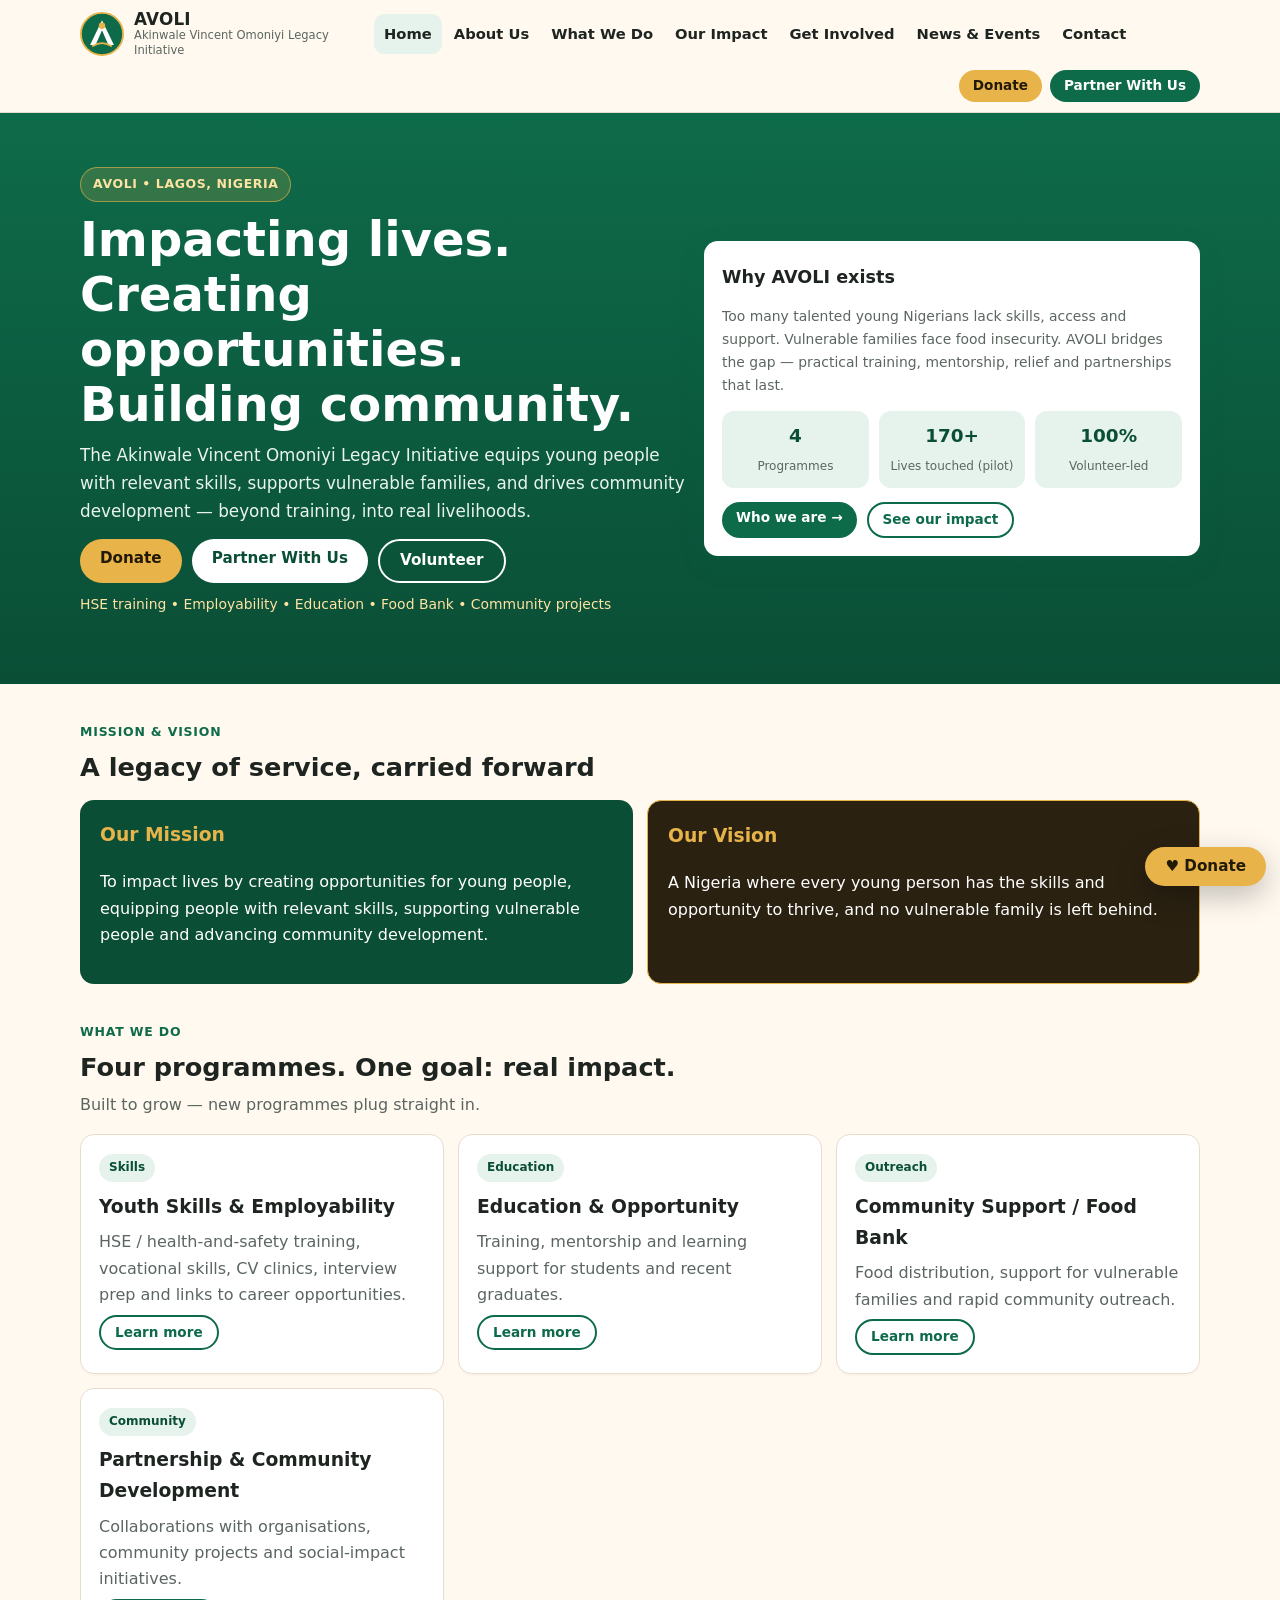
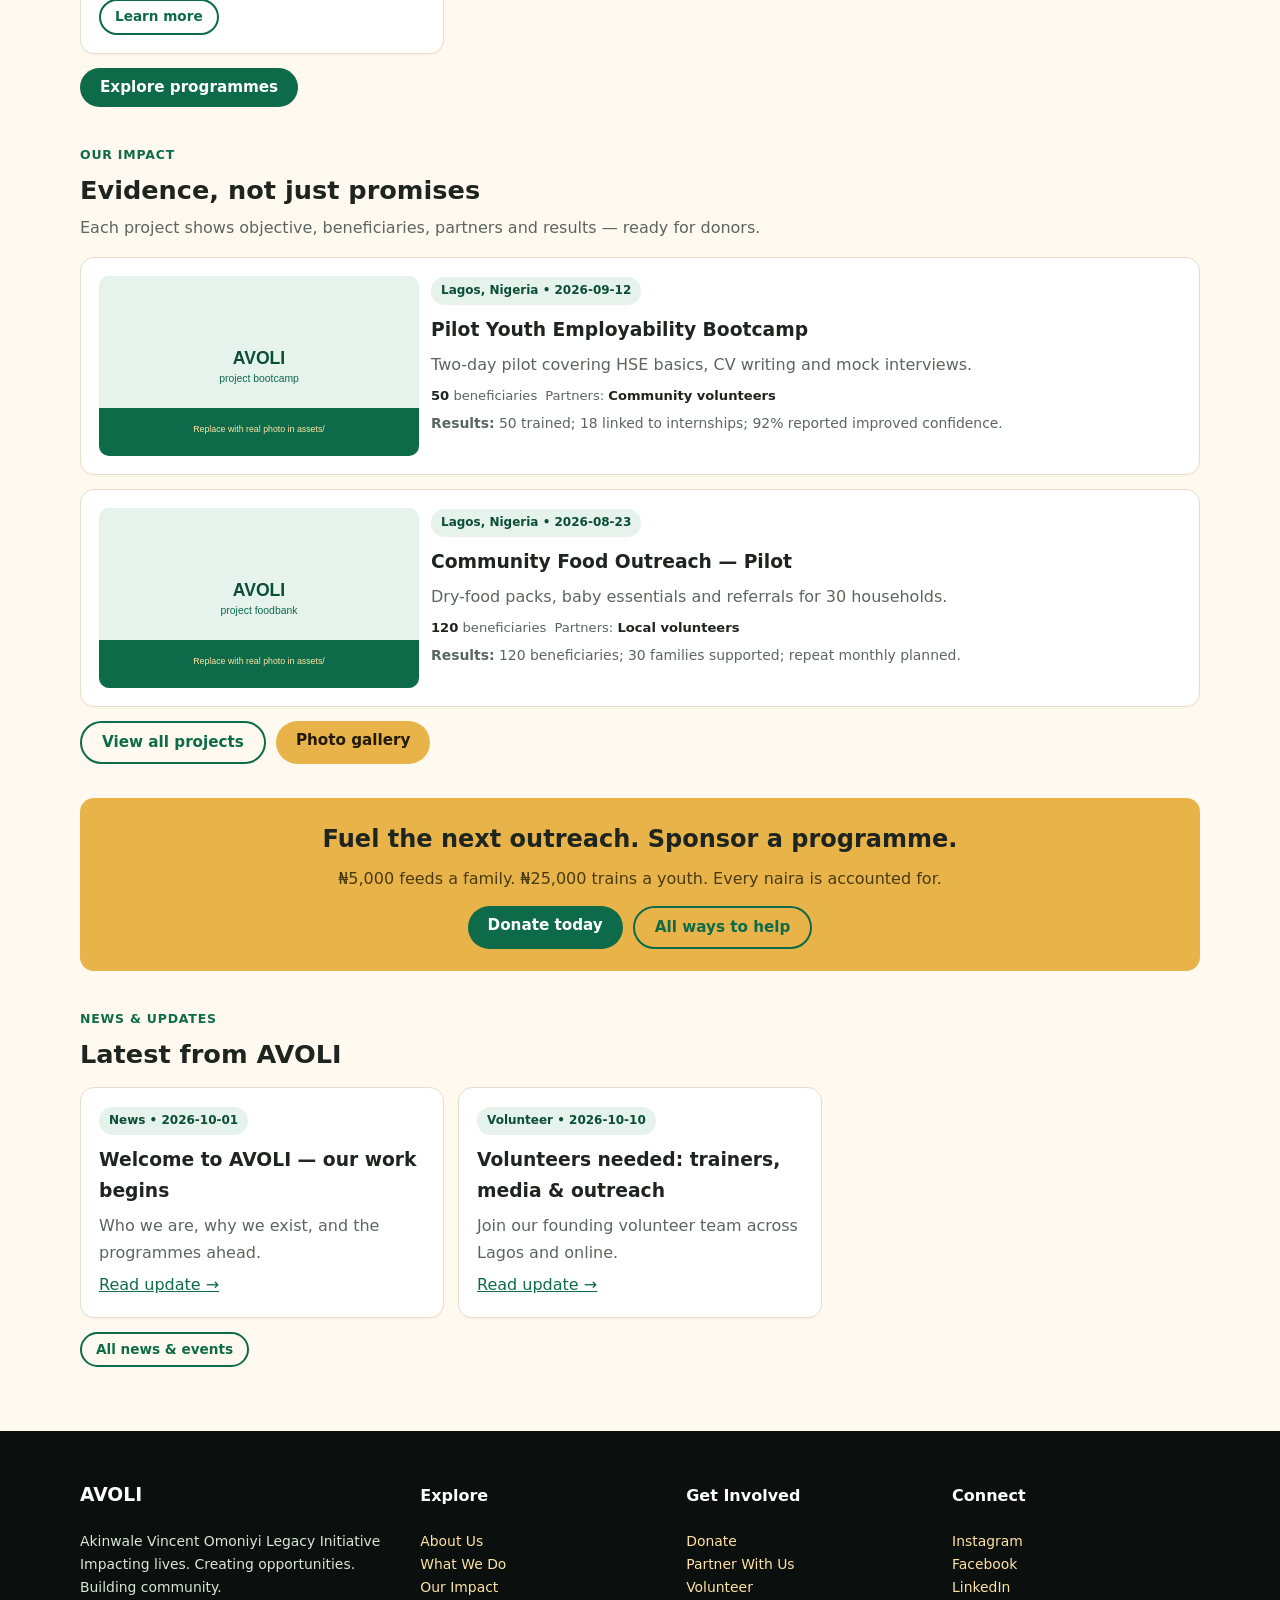
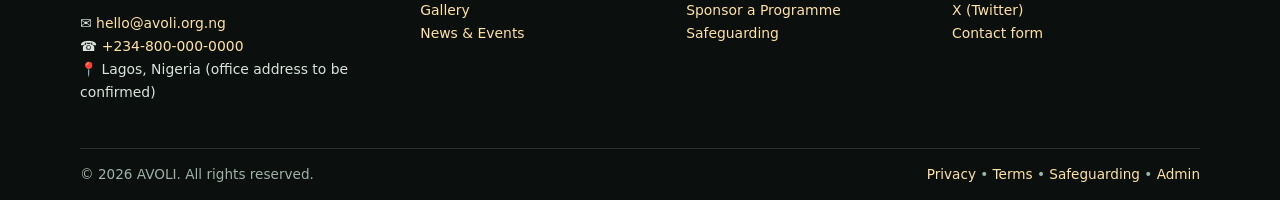
==== index.html @ 95493331 "Add AVOLI NGO website (static, Vercel-ready)" ====
<!doctype html>
<html lang="en-NG">
<head>
<meta charset="utf-8">
<meta name="viewport" content="width=device-width,initial-scale=1">
<title>AVOLI — Akinwale Vincent Omoniyi Legacy Initiative | Impacting Lives in Nigeria</title>
<meta name="description" content="AVOLI (Akinwale Vincent Omoniyi Legacy Initiative) impacts lives through youth skills & employability, education, food bank outreach and community development in Nigeria. Donate, partner or volunteer.">
<link rel="canonical" href="https://www.avoli.org.ng/">
<meta property="og:title" content="AVOLI — Impacting Lives. Creating Opportunities.">
<meta property="og:description" content="Youth skills, education, food bank & community development. Join AVOLI as a donor, partner or volunteer.">
<meta property="og:type" content="website">
<meta property="og:image" content="assets/og-cover.svg">
<link rel="icon" href="assets/logo.svg">
<link rel="stylesheet" href="css/style.css">
<script type="application/ld+json">{"@context":"https://schema.org","@type":"NGO","name":"Akinwale Vincent Omoniyi Legacy Initiative","alternateName":"AVOLI","url":"https://www.avoli.org.ng","email":"hello@avoli.org.ng","areaServed":"Nigeria","description":"Youth skills & employability, education, food bank and community development."}</script>
</head>
<body>
<a class="skip" href="#main">Skip to content</a>
<header class="site-header"><div class="container header-inner">
<a class="brand" href="index.html" aria-label="AVOLI home"><img class="brand-mark" src="assets/logo.svg" alt="AVOLI logo"><span class="brand-text"><strong>AVOLI</strong><small>Akinwale Vincent Omoniyi Legacy Initiative</small></span></a>
<button class="nav-toggle" aria-label="Menu">☰ Menu</button>
<nav class="main-nav" aria-label="Main"><ul>
<li><a class="active" href="index.html">Home</a></li>
<li><a href="about.html">About Us</a></li>
<li><a href="what-we-do.html">What We Do</a></li>
<li><a href="impact.html">Our Impact</a></li>
<li><a href="get-involved.html">Get Involved</a></li>
<li><a href="news.html">News & Events</a></li>
<li><a href="contact.html">Contact</a></li>
</ul></nav>
<div class="header-ctas"><a class="btn btn-gold btn-small" href="donate.html">Donate</a><a class="btn btn-primary btn-small" href="partner.html">Partner With Us</a></div>
</div></header>
<main id="main">
<div class="hero"><div class="container hero-inner">
<div>
<span class="eyebrow">AVOLI • Lagos, Nigeria</span>
<h1>Impacting lives. Creating opportunities. Building community.</h1>
<p class="lead">The Akinwale Vincent Omoniyi Legacy Initiative equips young people with relevant skills, supports vulnerable families, and drives community development — beyond training, into real livelihoods.</p>
<div class="btn-row">
<a class="btn btn-gold" href="donate.html">Donate</a>
<a class="btn btn-primary" style="background:#fff;color:#0A4E36" href="partner.html">Partner With Us</a>
<a class="btn btn-outline" style="border-color:#fff;color:#fff" href="volunteer.html">Volunteer</a>
</div>
<p class="small" style="color:#FFE3A3;margin-top:10px">HSE training • Employability • Education • Food Bank • Community projects</p>
</div>
<div class="hero-card">
<h2>Why AVOLI exists</h2>
<p class="muted small">Too many talented young Nigerians lack skills, access and support. Vulnerable families face food insecurity. AVOLI bridges the gap — practical training, mentorship, relief and partnerships that last.</p>
<div class="stat-grid">
<div class="stat"><strong data-stat>4</strong><span>Programmes</span></div>
<div class="stat"><strong>170+</strong><span>Lives touched (pilot)</span></div>
<div class="stat"><strong>100%</strong><span>Volunteer-led</span></div>
</div>
<div class="btn-row"><a class="btn btn-primary btn-small" href="about.html">Who we are →</a><a class="btn btn-outline btn-small" href="impact.html">See our impact</a></div>
</div>
</div></div>
<section class="block"><div class="container">
<div class="section-head"><span class="kicker">Mission & Vision</span><h2>A legacy of service, carried forward</h2></div>
<div class="mission-vision">
<div class="mv"><h3>Our Mission</h3><p>To impact lives by creating opportunities for young people, equipping people with relevant skills, supporting vulnerable people and advancing community development.</p></div>
<div class="mv gold"><h3>Our Vision</h3><p>A Nigeria where every young person has the skills and opportunity to thrive, and no vulnerable family is left behind.</p></div>
</div>
</div></section>
<section class="block" style="padding-top:0"><div class="container">
<div class="section-head"><span class="kicker">What we do</span><h2>Four programmes. One goal: real impact.</h2><p>Built to grow — new programmes plug straight in.</p></div>
<div class="grid cards-3" data-programmes><p class="muted">Loading programmes…</p></div>
<div class="btn-row"><a class="btn btn-primary" href="what-we-do.html">Explore programmes</a></div>
</div></section>
<section class="block" style="padding-top:0"><div class="container">
<div class="section-head"><span class="kicker">Our impact</span><h2>Evidence, not just promises</h2><p>Each project shows objective, beneficiaries, partners and results — ready for donors.</p></div>
<div class="grid" data-projects="2"><p class="muted">Loading projects…</p></div>
<div class="btn-row"><a class="btn btn-outline" href="impact.html">View all projects</a><a class="btn btn-gold" href="gallery.html">Photo gallery</a></div>
</div></section>
<section class="block" style="padding-top:0"><div class="container">
<div class="cta-band"><h2>Fuel the next outreach. Sponsor a programme.</h2><p>₦5,000 feeds a family. ₦25,000 trains a youth. Every naira is accounted for.</p>
<div class="btn-row" style="justify-content:center"><a class="btn btn-primary" href="donate.html">Donate today</a><a class="btn btn-outline" href="get-involved.html">All ways to help</a></div></div>
</div></section>
<section class="block" style="padding-top:0"><div class="container">
<div class="section-head"><span class="kicker">News & updates</span><h2>Latest from AVOLI</h2></div>
<div class="news-grid" data-news="3"><p class="muted">Loading news…</p></div>
<div class="btn-row"><a class="btn btn-outline btn-small" href="news.html">All news & events</a></div>
</div></section>
</main>
<a class="btn btn-gold fab-donate" href="donate.html">♥ Donate</a>
<footer><div class="container footer-grid">
<div><h3 style="color:#fff">AVOLI</h3><p class="small">Akinwale Vincent Omoniyi Legacy Initiative<br>Impacting lives. Creating opportunities. Building community.</p><p class="small">✉ <a data-org-email href="mailto:hello@avoli.org.ng">hello@avoli.org.ng</a><br>☎ <a data-org-phone href="tel:+2348000000000">+234-800-000-0000</a><br>📍 <span data-org-address>Lagos, Nigeria</span></p></div>
<div><h4 style="color:#fff">Explore</h4><p class="small"><a href="about.html">About Us</a><br><a href="what-we-do.html">What We Do</a><br><a href="impact.html">Our Impact</a><br><a href="gallery.html">Gallery</a><br><a href="news.html">News & Events</a></p></div>
<div><h4 style="color:#fff">Get Involved</h4><p class="small"><a href="donate.html">Donate</a><br><a href="partner.html">Partner With Us</a><br><a href="volunteer.html">Volunteer</a><br><a href="get-involved.html">Sponsor a Programme</a><br><a href="safeguarding.html">Safeguarding</a></p></div>
<div><h4 style="color:#fff">Connect</h4><p class="small"><a data-social-instagram href="#">Instagram</a><br><a data-social-facebook href="#">Facebook</a><br><a data-social-linkedin href="#">LinkedIn</a><br><a data-social-x href="#">X (Twitter)</a><br><a href="contact.html">Contact form</a></p></div>
</div><div class="container foot-note"><span>© <span data-year>2026</span> AVOLI. All rights reserved.</span><span><a href="privacy.html">Privacy</a> • <a href="terms.html">Terms</a> • <a href="safeguarding.html">Safeguarding</a> • <a href="admin/">Admin</a></span></div></footer>
<script src="js/main.js"></script>
</body></html>
---- css/style.css ----
/* AVOLI — Akinwale Vincent Omoniyi Legacy Initiative
   Brand: Deep Emerald #0E6B4A | Gold #E8B44A | Warm paper #FFF9F0 | Charcoal #1E2420
   Mobile-first, fast, no frameworks. */
:root{
  --green:#0E6B4A; --green-dark:#0A4E36; --green-soft:#E6F2EC;
  --gold:#E8B44A; --gold-dark:#C9962E; --paper:#FFF9F0; --card:#FFFFFF;
  --ink:#1E2420; --muted:#5B6660; --line:#E7DDCC;
  --radius:14px; --shadow:0 8px 28px rgba(14,107,74,.12);
  --max:1120px; --font:'Segoe UI',system-ui,-apple-system,Roboto,'Helvetica Neue',Arial,sans-serif;
}
*{box-sizing:border-box}
html{scroll-behavior:smooth}
body{margin:0;font-family:var(--font);background:var(--paper);color:var(--ink);line-height:1.65;-webkit-font-smoothing:antialiased}
img{max-width:100%;height:auto;display:block}
a{color:var(--green)}
.container{width:min(var(--max),92%);margin:0 auto}
.skip{position:absolute;left:-9999px}.skip:focus{left:8px;top:8px;background:#fff;padding:8px 12px;z-index:99}
/* Header */
.site-header{position:sticky;top:0;z-index:50;background:rgba(255,249,240,.97);backdrop-filter:blur(8px);border-bottom:1px solid var(--line)}
.header-inner{display:flex;align-items:center;gap:12px;padding:10px 0}
.brand{display:flex;align-items:center;gap:10px;text-decoration:none;color:var(--ink)}
.brand-mark{width:44px;height:44px;flex:0 0 44px}
.brand-text strong{display:block;font-size:1.05rem;letter-spacing:.2px;line-height:1.1}
.brand-text small{display:block;color:var(--muted);font-size:.72rem;line-height:1.3;max-width:220px}
.nav-toggle{margin-left:auto;background:var(--green);color:#fff;border:0;border-radius:10px;padding:10px 14px;font-size:1rem;cursor:pointer}
.main-nav{display:none;width:100%}
.main-nav.open{display:block}
.main-nav ul{list-style:none;margin:8px 0 0;padding:0;display:flex;flex-direction:column;gap:2px}
.main-nav a{display:block;padding:10px 12px;border-radius:10px;text-decoration:none;color:var(--ink);font-weight:600}
.main-nav a:hover,.main-nav a.active{background:var(--green-soft)}
.header-ctas{display:none;gap:8px;margin-left:auto}
.btn{display:inline-block;border:0;cursor:pointer;text-decoration:none;font-weight:800;border-radius:999px;padding:12px 20px;font-size:.95rem;line-height:1;transition:transform .05s ease}
.btn:active{transform:scale(.98)}
.btn-primary{background:var(--green);color:#fff}
.btn-primary:hover{background:var(--green-dark)}
.btn-gold{background:var(--gold);color:#221A06}
.btn-gold:hover{background:var(--gold-dark);color:#fff}
.btn-outline{background:transparent;color:var(--green);border:2px solid var(--green)}
.btn-small{padding:9px 14px;font-size:.85rem}
.btn-row{display:flex;flex-wrap:wrap;gap:10px;margin-top:14px}
/* Hero */
.hero{background:linear-gradient(180deg,#0E6B4A 0%,#0A4E36 100%);color:#fff;overflow:hidden}
.hero-inner{display:grid;gap:18px;padding:34px 0 30px}
.eyebrow{display:inline-block;background:rgba(232,180,74,.18);border:1px solid rgba(232,180,74,.6);color:#FFE3A3;font-weight:700;font-size:.78rem;letter-spacing:.6px;text-transform:uppercase;padding:6px 12px;border-radius:999px}
.hero h1{font-size:2rem;line-height:1.15;margin:10px 0}
.hero p.lead{color:#EAF4EE;font-size:1.05rem;margin:0}
.hero-card{background:#fff;color:var(--ink);border-radius:var(--radius);box-shadow:var(--shadow);padding:18px}
.hero-card h2{margin:.2em 0;font-size:1.1rem}
.stat-grid{display:grid;grid-template-columns:repeat(3,1fr);gap:10px;margin-top:12px}
.stat{background:var(--green-soft);border-radius:12px;padding:10px;text-align:center}
.stat strong{display:block;font-size:1.15rem;color:var(--green-dark)}
.stat span{font-size:.75rem;color:var(--muted)}
.hero-art{border-radius:var(--radius);overflow:hidden;background:#fff1d6;min-height:180px;display:flex;align-items:center;justify-content:center;color:#7a5b12;font-weight:700}
/* Sections */
section.block{padding:34px 0}
.section-head{max-width:720px;margin-bottom:16px}
.kicker{color:var(--green);font-weight:800;text-transform:uppercase;letter-spacing:.8px;font-size:.78rem}
.section-head h2{margin:.3em 0;font-size:1.6rem;line-height:1.25}
.section-head p{color:var(--muted);margin:0}
.grid{display:grid;gap:14px}
.cards-3{grid-template-columns:1fr}
.card{background:var(--card);border:1px solid var(--line);border-radius:var(--radius);padding:18px;box-shadow:0 2px 0 rgba(0,0,0,.02)}
.card h3{margin:.2em 0}
.card p{color:var(--muted);margin:.4em 0}
.tag{display:inline-block;background:var(--green-soft);color:var(--green-dark);font-size:.75rem;font-weight:800;padding:4px 10px;border-radius:999px;margin-bottom:6px}
.programme-card img,.project-card img,.news-card img,.g-item img{border-radius:10px;width:100%;object-fit:cover;aspect-ratio:16/9;background:#eee}
.mission-vision{display:grid;gap:14px}
.mv{background:var(--green-dark);color:#fff;border-radius:var(--radius);padding:20px}
.mv.gold{background:#2A2111;border:1px solid var(--gold)}
.mv h3{margin-top:0;color:var(--gold)}
.cta-band{background:var(--gold);border-radius:var(--radius);padding:22px;text-align:center}
.cta-band h2{margin:0 0 6px}
.cta-band p{margin:0 0 12px;color:#4a3a10}
/* Impact table-ish */
.impact-list{display:grid;gap:12px}
.project-card{display:grid;gap:12px}
.meta{display:flex;flex-wrap:wrap;gap:8px;font-size:.82rem;color:var(--muted)}
.meta b{color:var(--ink)}
/* Forms */
form.fieldset{background:#fff;border:1px solid var(--line);border-radius:var(--radius);padding:18px;display:grid;gap:12px}
label{font-weight:700;font-size:.9rem;display:grid;gap:6px}
input,select,textarea{font:inherit;padding:12px;border-radius:10px;border:1.5px solid #D8CDB6;background:#fff;width:100%}
input:focus,select:focus,textarea:focus{outline:3px solid rgba(232,180,74,.4);border-color:var(--green)}
.hint{font-size:.82rem;color:var(--muted);font-weight:400}
.bank-box{background:var(--green-dark);color:#fff;border-radius:var(--radius);padding:18px}
.bank-box code{background:rgba(255,255,255,.14);padding:2px 8px;border-radius:6px}
/* Gallery */
.g-grid{display:grid;grid-template-columns:1fr 1fr;gap:10px}
.g-item{background:#fff;border:1px solid var(--line);border-radius:12px;overflow:hidden}
.g-item figcaption{padding:8px 10px;font-size:.8rem;color:var(--muted)}
.filter-row{display:flex;flex-wrap:wrap;gap:8px;margin:12px 0}
.chip{border:1.5px solid var(--green);background:#fff;color:var(--green);border-radius:999px;padding:8px 14px;font-weight:700;cursor:pointer;font-size:.85rem}
.chip.on{background:var(--green);color:#fff}
/* News */
.news-grid{display:grid;gap:14px}
/* Footer */
footer{background:#0B0F0D;color:#D9E5DE;margin-top:30px}
.footer-grid{display:grid;gap:18px;padding:30px 0}
footer a{color:#FFE3A3;text-decoration:none}
footer a:hover{text-decoration:underline}
.foot-note{border-top:1px solid rgba(255,255,255,.14);padding:14px 0;font-size:.85rem;color:#9DB3A8;display:flex;flex-wrap:wrap;gap:8px;justify-content:space-between}
/* Floating donate */
.fab-donate{position:fixed;right:14px;bottom:14px;z-index:60;box-shadow:0 10px 30px rgba(0,0,0,.25)}
/* Breadcrumb hero for inner pages */
.page-hero{background:linear-gradient(180deg,#0E6B4A,#0A4E36);color:#fff;padding:28px 0}
.page-hero h1{margin:.2em 0;font-size:1.8rem}
.page-hero p{margin:0;color:#EAF4EE;max-width:720px}
.breadcrumb{font-size:.82rem;color:#FFE3A3}.breadcrumb a{color:#FFE3A3}
/* Table */
table.info{width:100%;border-collapse:collapse;background:#fff;border-radius:12px;overflow:hidden;font-size:.92rem}
table.info th,table.info td{text-align:left;padding:10px 12px;border-bottom:1px solid var(--line)}
/* Admin */
.admin-wrap{display:grid;gap:14px}
.admin-nav{position:sticky;top:64px}
/* Utilities */
.muted{color:var(--muted)}
.small{font-size:.87rem}
.notice{background:#FFF4D6;border:1px solid var(--gold);border-radius:12px;padding:12px 14px}
.success{background:#E6F2EC;border:1px solid var(--green);border-radius:12px;padding:12px 14px}
/* Desktop */
@media(min-width:860px){
  .nav-toggle{display:none}
  .header-inner{flex-wrap:wrap}
  .main-nav{display:block !important;width:auto;margin-left:8px}
  .main-nav ul{flex-direction:row;flex-wrap:wrap;margin:0}
  .main-nav a{padding:8px 10px;font-size:.92rem}
  .header-ctas{display:flex}
  .hero-inner{grid-template-columns:1.1fr .9fr;align-items:center;padding:54px 0}
  .hero h1{font-size:3rem}
  .cards-3{grid-template-columns:repeat(3,1fr)}
  .grid-2{grid-template-columns:1fr 1fr}
  .grid-4{grid-template-columns:repeat(4,1fr)}
  .mission-vision{grid-template-columns:1fr 1fr}
  .project-card{grid-template-columns:320px 1fr}
  .news-grid{grid-template-columns:repeat(3,1fr)}
  .g-grid{grid-template-columns:repeat(3,1fr)}
  .footer-grid{grid-template-columns:1.3fr 1fr 1fr 1fr}
  .split{grid-template-columns:1fr 1fr;align-items:start}
}
@media print{.site-header,.fab-donate,.cta-band,.btn-row{display:none}}
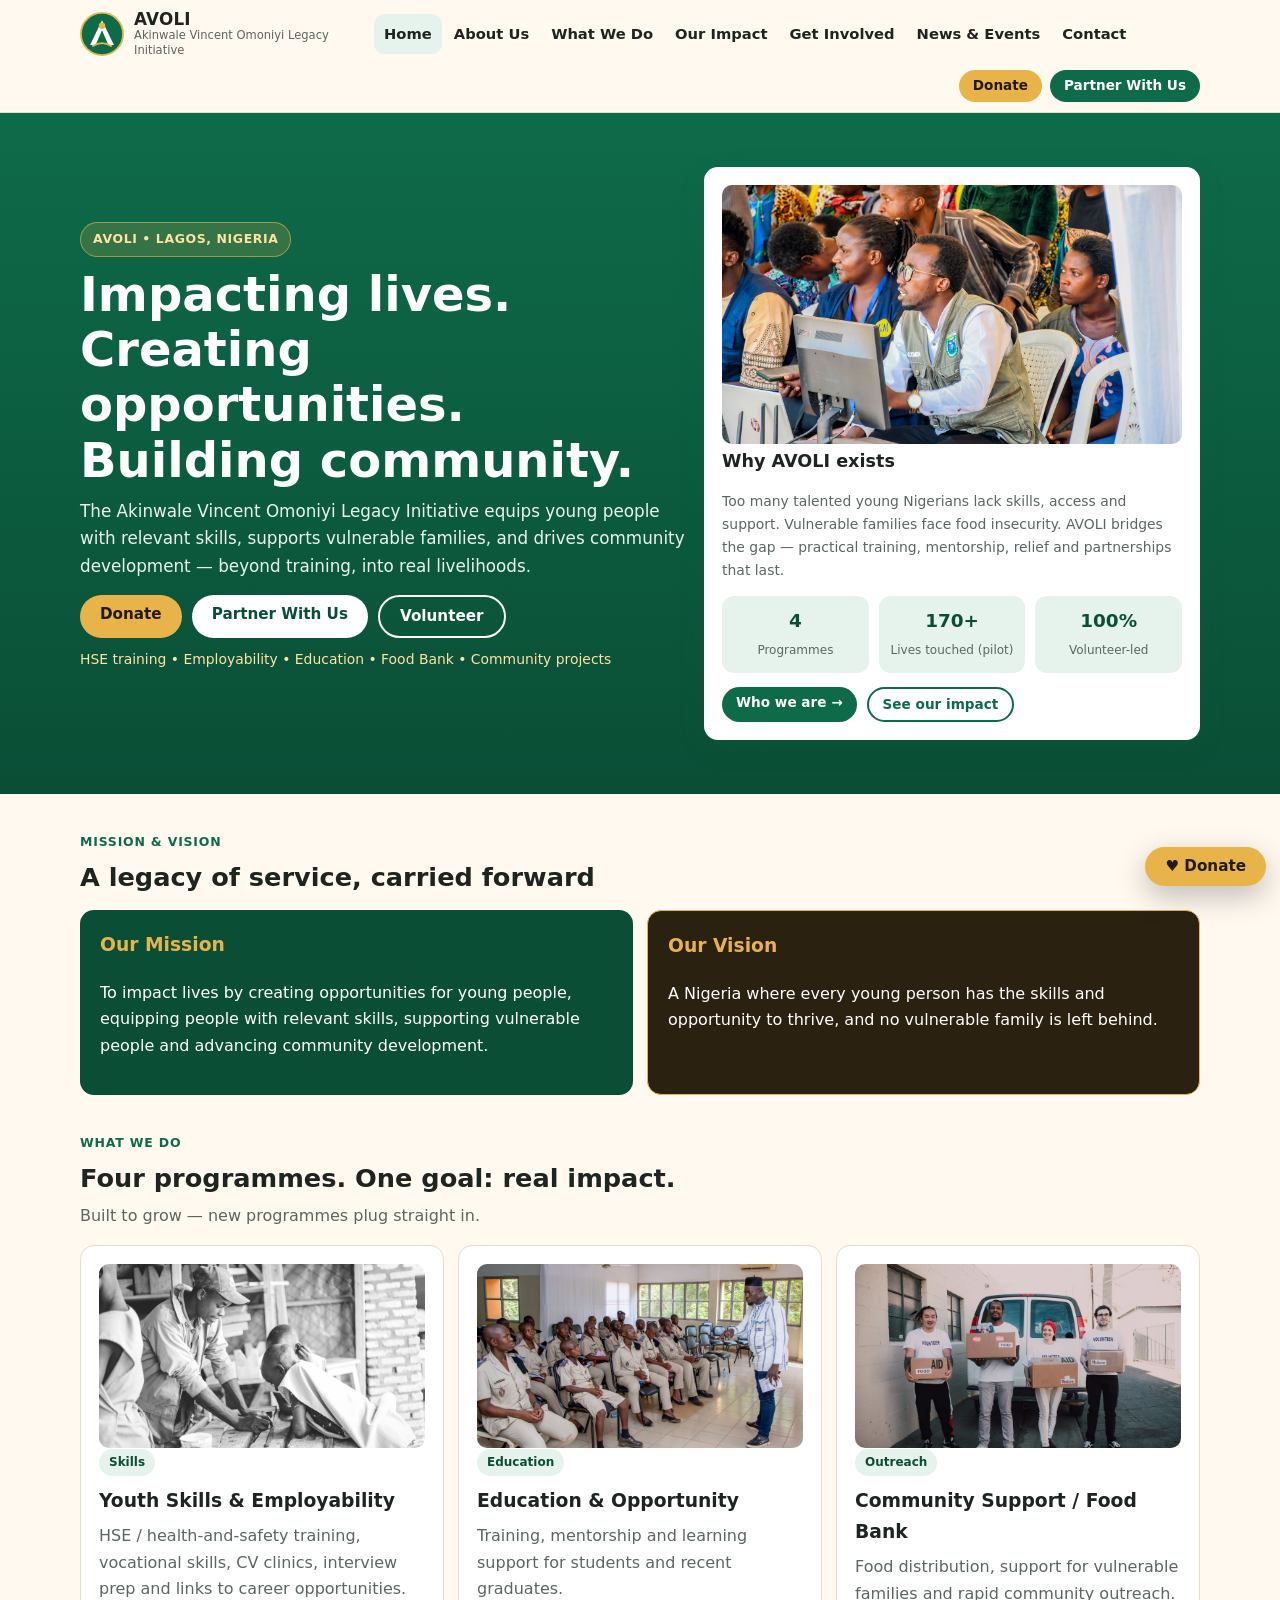
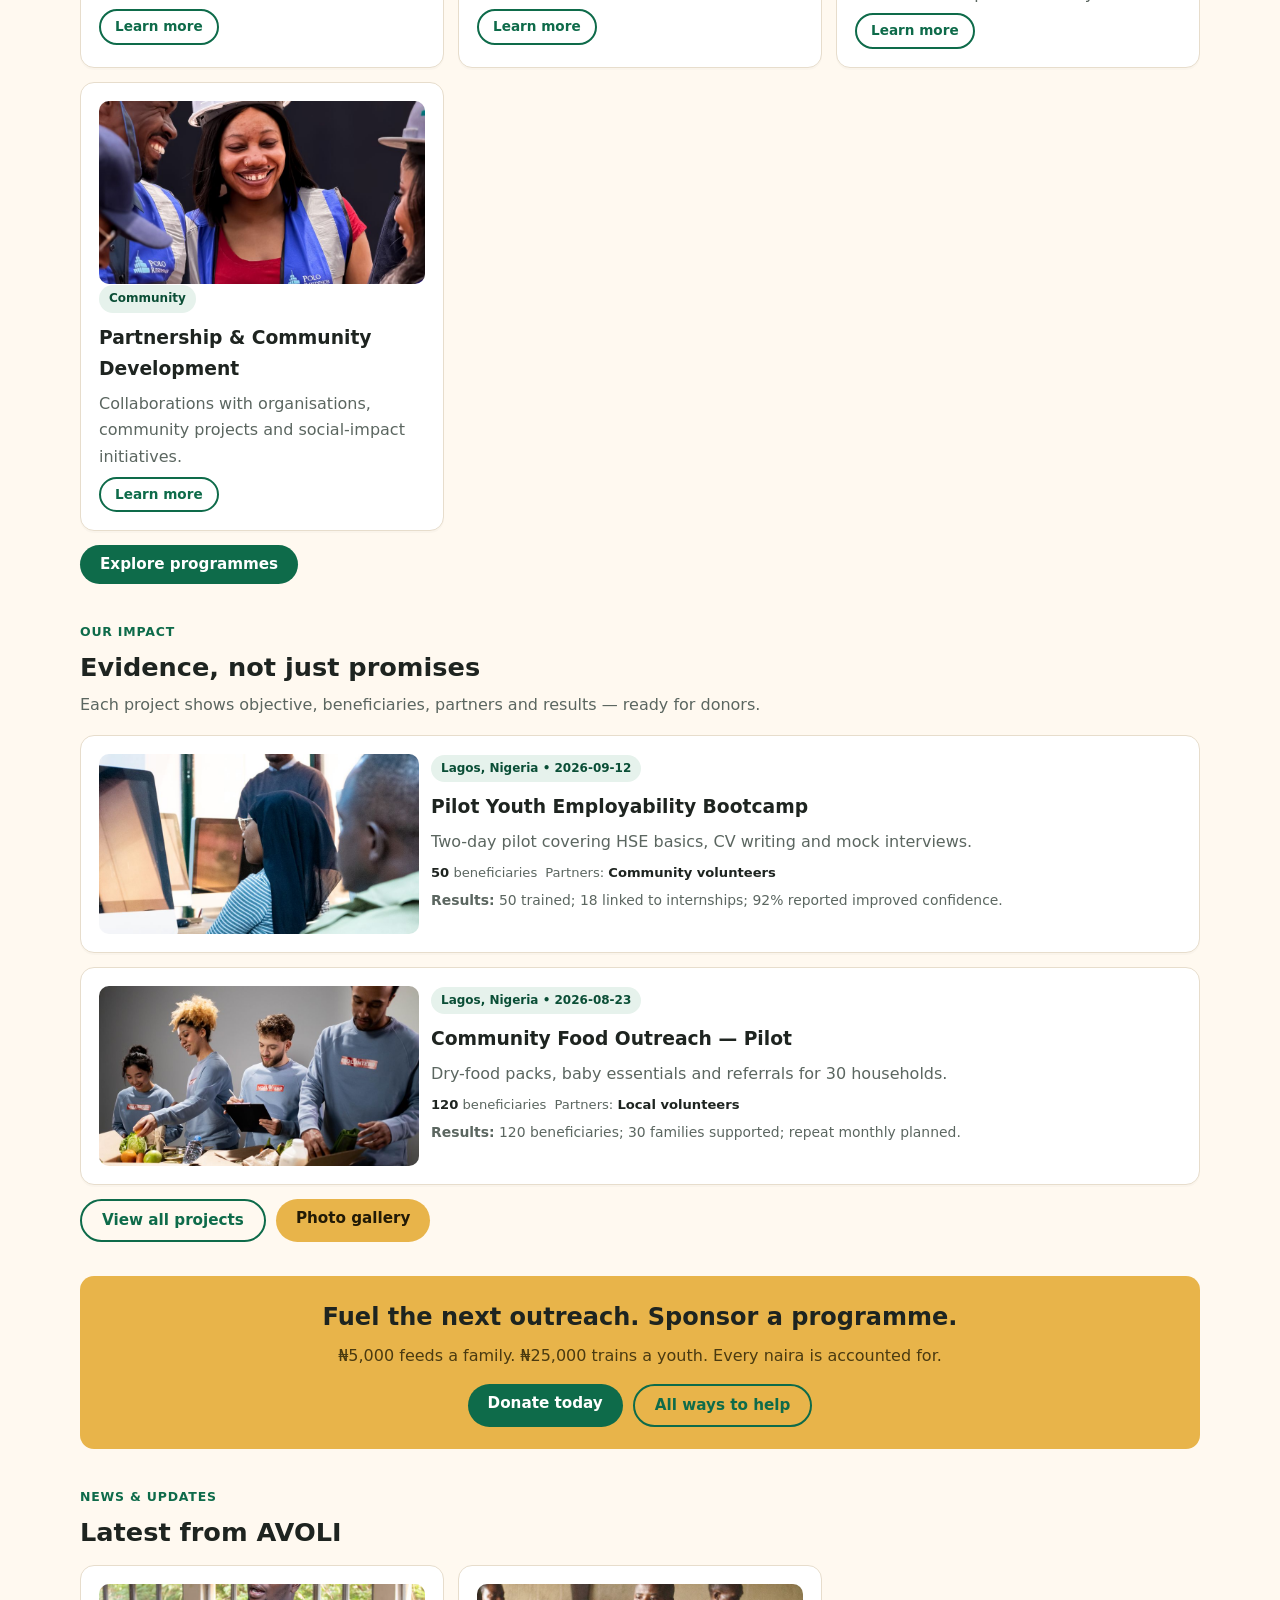
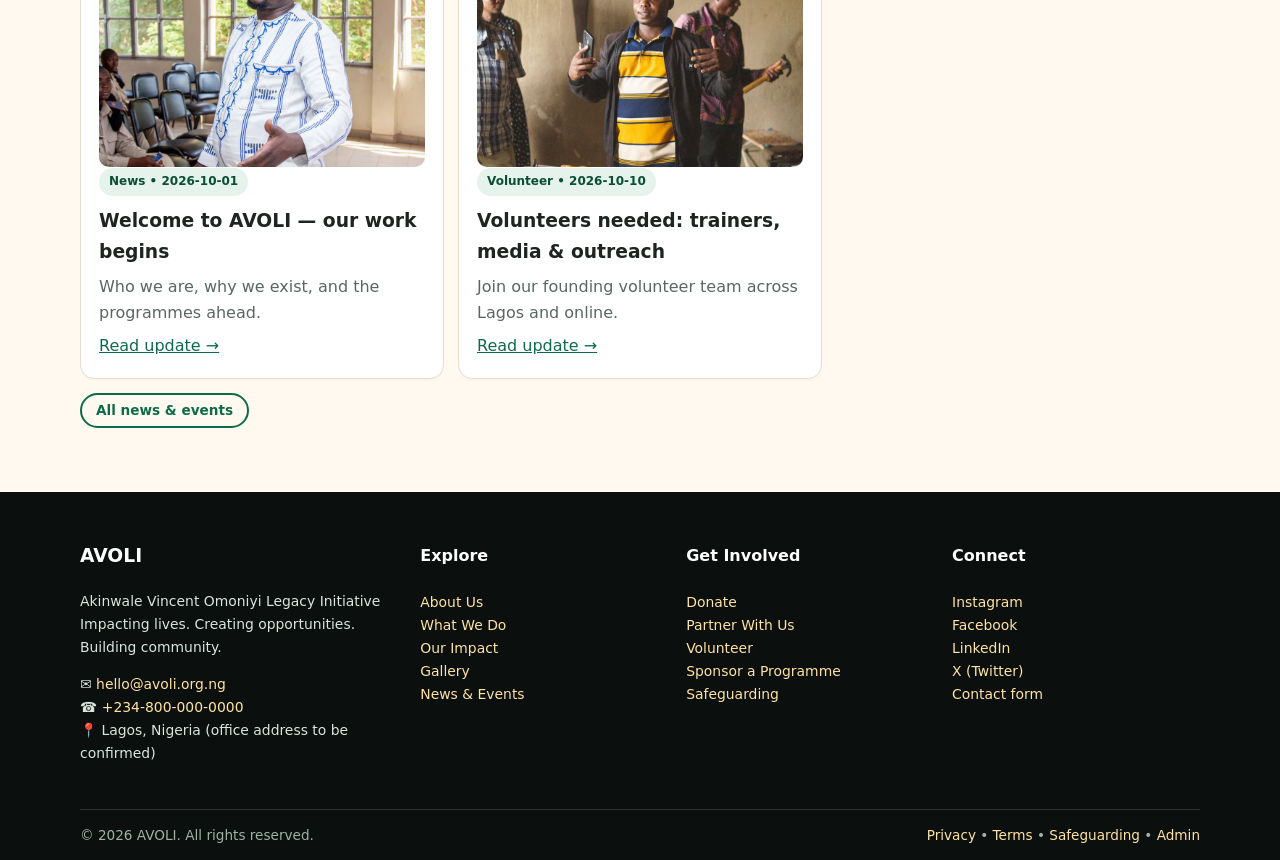
==== commit c8ac8c8e: "Populate AVOLI site with Pexels photos, credits, gallery honesty note" ====
--- a/index.html
+++ b/index.html
@@ -44,6 +44,7 @@
 <p class="small" style="color:#FFE3A3;margin-top:10px">HSE training • Employability • Education • Food Bank • Community projects</p>
 </div>
 <div class="hero-card">
+<img src="assets/img/hero-community.jpg" alt="Community members learning together at an AVOLI-style outreach" style="border-radius:10px;width:100%;object-fit:cover;aspect-ratio:16/9" fetchpriority="high">
 <h2>Why AVOLI exists</h2>
 <p class="muted small">Too many talented young Nigerians lack skills, access and support. Vulnerable families face food insecurity. AVOLI bridges the gap — practical training, mentorship, relief and partnerships that last.</p>
 <div class="stat-grid">
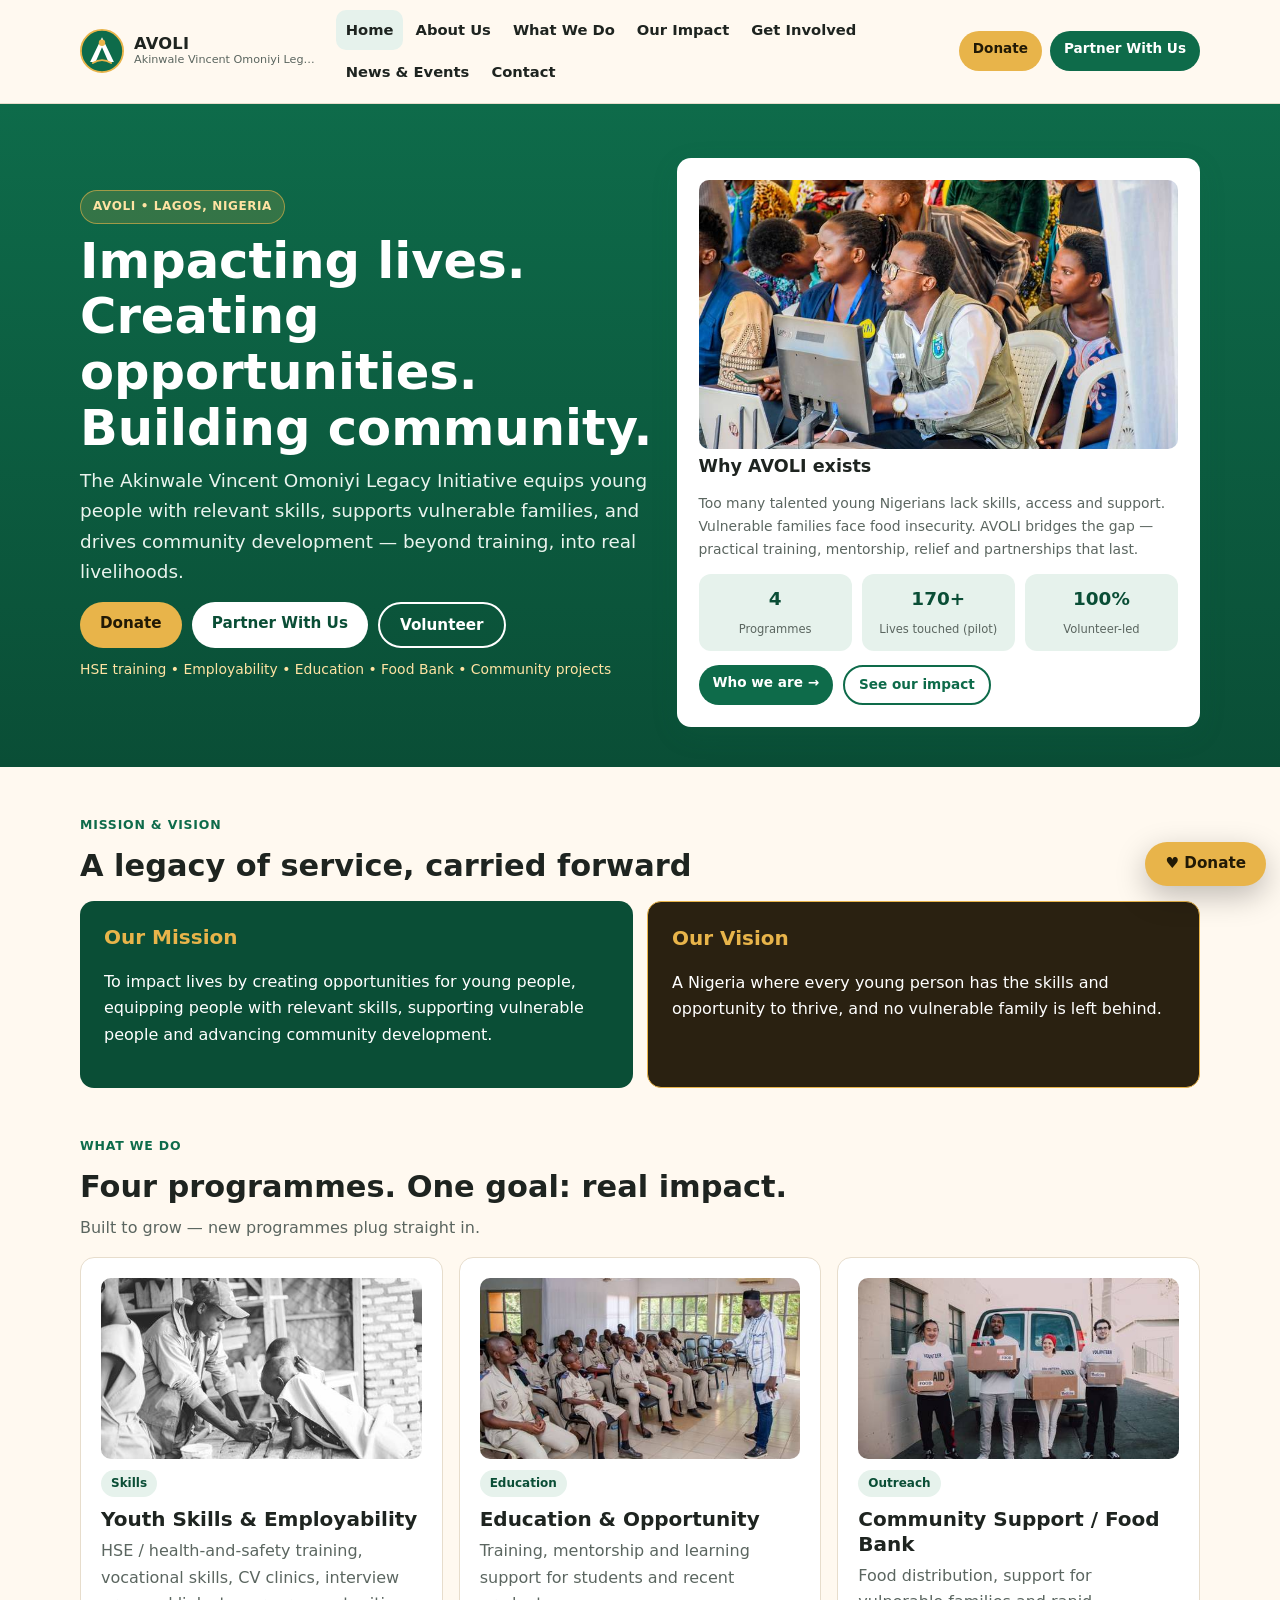
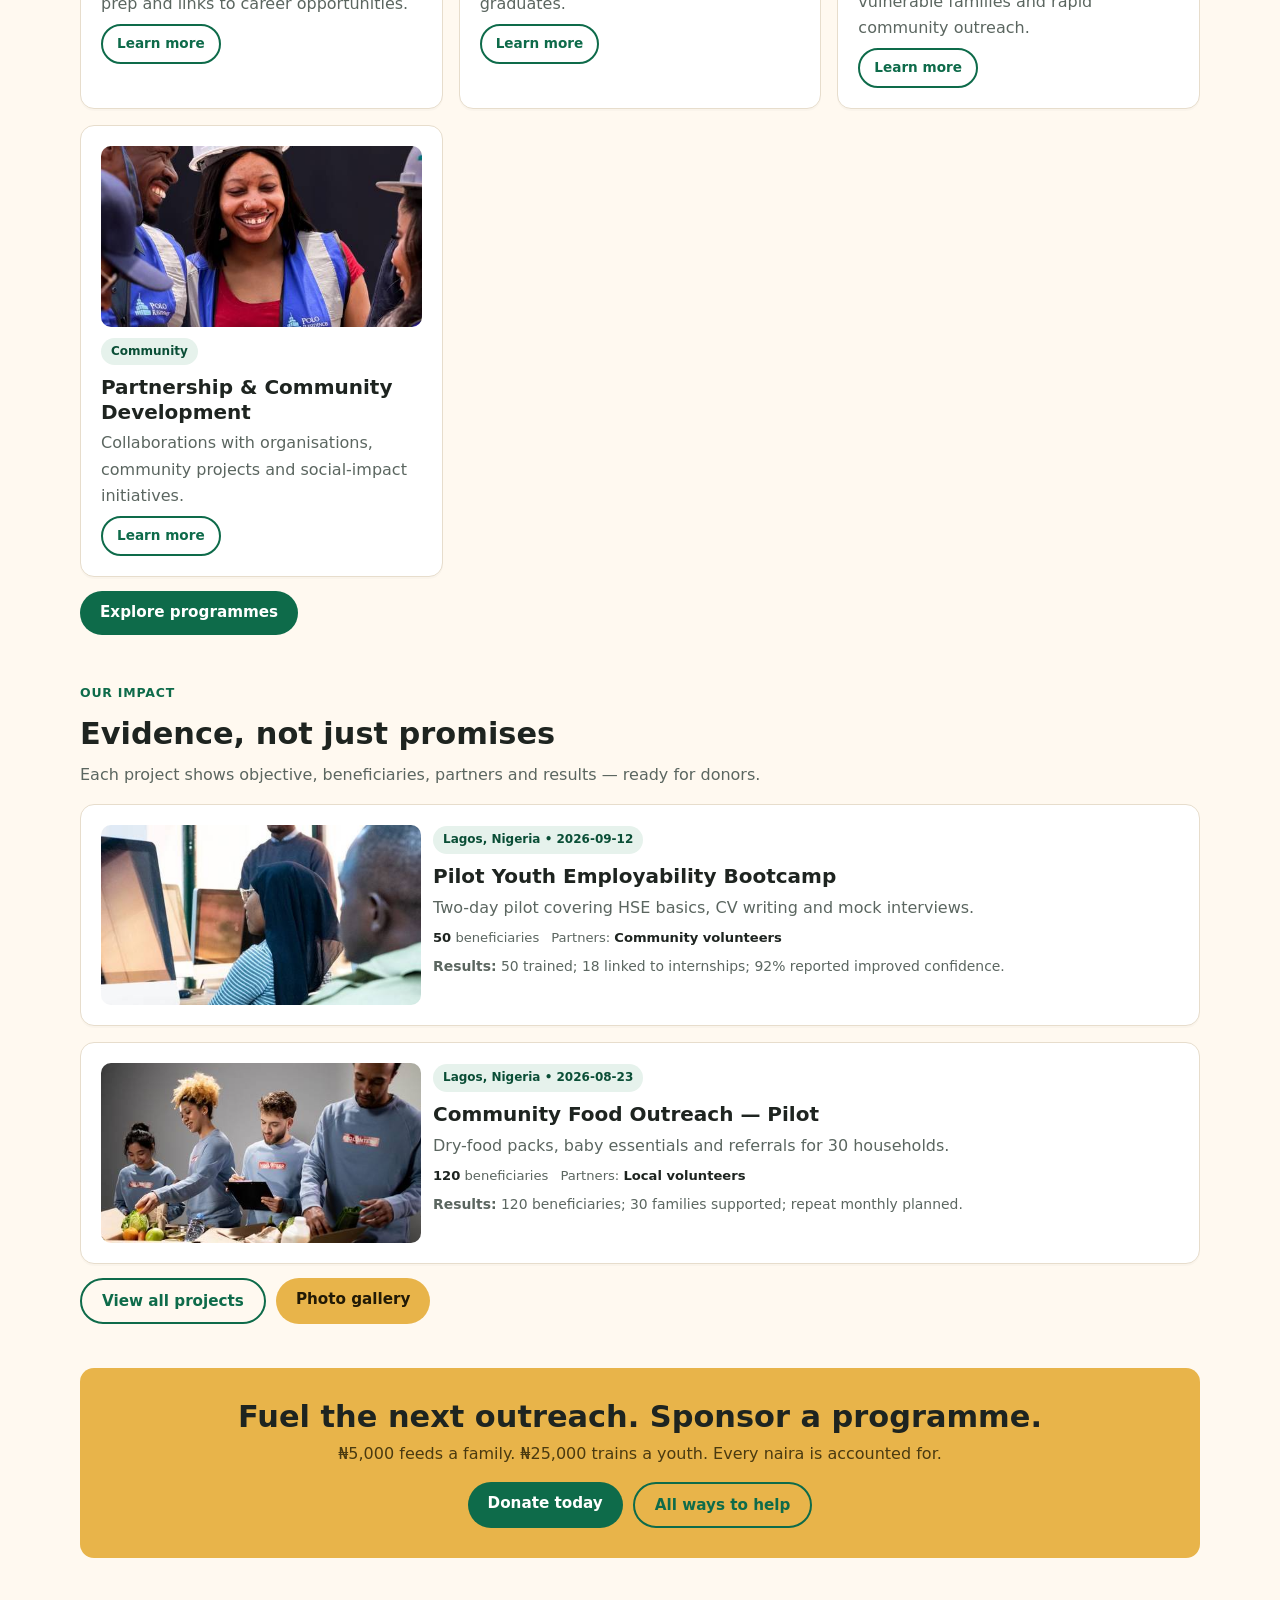
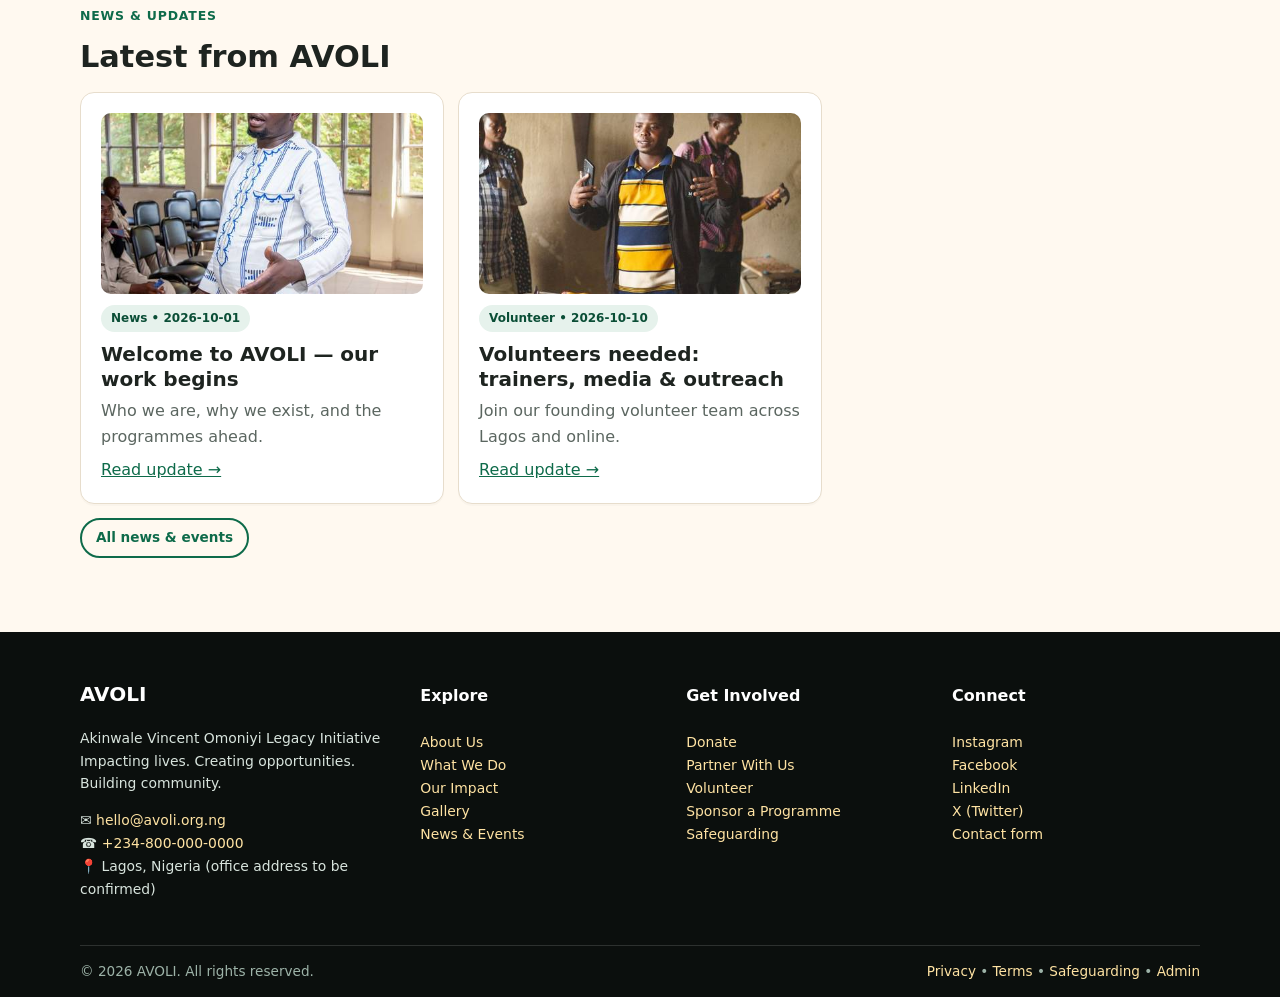
==== commit cc48e744: "Super-responsive overhaul (fluid type, srcset images) + donation gift catalog, QR and pay-online swi" ====
--- a/index.html
+++ b/index.html
@@ -44,7 +44,7 @@
 <p class="small" style="color:#FFE3A3;margin-top:10px">HSE training • Employability • Education • Food Bank • Community projects</p>
 </div>
 <div class="hero-card">
-<img src="assets/img/hero-community.jpg" alt="Community members learning together at an AVOLI-style outreach" style="border-radius:10px;width:100%;object-fit:cover;aspect-ratio:16/9" fetchpriority="high">
+<img src="assets/img/hero-community.jpg" srcset="assets/img/hero-community-480.jpg 480w, assets/img/hero-community-800.jpg 800w, assets/img/hero-community.jpg 1400w" sizes="(max-width:900px) 92vw, 500px" alt="Community members learning together at an AVOLI-style outreach" style="border-radius:10px;width:100%;object-fit:cover;aspect-ratio:16/9" fetchpriority="high">
 <h2>Why AVOLI exists</h2>
 <p class="muted small">Too many talented young Nigerians lack skills, access and support. Vulnerable families face food insecurity. AVOLI bridges the gap — practical training, mentorship, relief and partnerships that last.</p>
 <div class="stat-grid">
--- a/css/style.css
+++ b/css/style.css
@@ -1,140 +1,186 @@
 /* AVOLI — Akinwale Vincent Omoniyi Legacy Initiative
    Brand: Deep Emerald #0E6B4A | Gold #E8B44A | Warm paper #FFF9F0 | Charcoal #1E2420
-   Mobile-first, fast, no frameworks. */
+   Mobile-first, fluid, no frameworks. Breakpoints: 600px (phablet) / 900px (tablet-desktop). */
 :root{
   --green:#0E6B4A; --green-dark:#0A4E36; --green-soft:#E6F2EC;
   --gold:#E8B44A; --gold-dark:#C9962E; --paper:#FFF9F0; --card:#FFFFFF;
   --ink:#1E2420; --muted:#5B6660; --line:#E7DDCC;
   --radius:14px; --shadow:0 8px 28px rgba(14,107,74,.12);
   --max:1120px; --font:'Segoe UI',system-ui,-apple-system,Roboto,'Helvetica Neue',Arial,sans-serif;
+  --tap:44px;
 }
 *{box-sizing:border-box}
-html{scroll-behavior:smooth}
-body{margin:0;font-family:var(--font);background:var(--paper);color:var(--ink);line-height:1.65;-webkit-font-smoothing:antialiased}
+html{scroll-behavior:smooth;-webkit-text-size-adjust:100%}
+body{margin:0;font-family:var(--font);font-size:1rem;background:var(--paper);color:var(--ink);line-height:1.65;-webkit-font-smoothing:antialiased;overflow-x:clip}
 img{max-width:100%;height:auto;display:block}
+h1,h2,h3{overflow-wrap:break-word;hyphens:auto;line-height:1.22}
 a{color:var(--green)}
-.container{width:min(var(--max),92%);margin:0 auto}
+a:focus-visible,button:focus-visible,input:focus-visible,select:focus-visible,textarea:focus-visible{outline:3px solid var(--gold);outline-offset:2px}
+.container{width:min(var(--max),92%);margin-inline:auto}
 .skip{position:absolute;left:-9999px}.skip:focus{left:8px;top:8px;background:#fff;padding:8px 12px;z-index:99}
+/* Fluid type scale */
+h1{font-size:clamp(1.9rem,1.2rem + 3.4vw,3.1rem)}
+h2{font-size:clamp(1.35rem,1.05rem + 1.6vw,1.9rem)}
+h3{font-size:clamp(1.05rem,.95rem + .6vw,1.25rem)}
 /* Header */
 .site-header{position:sticky;top:0;z-index:50;background:rgba(255,249,240,.97);backdrop-filter:blur(8px);border-bottom:1px solid var(--line)}
-.header-inner{display:flex;align-items:center;gap:12px;padding:10px 0}
-.brand{display:flex;align-items:center;gap:10px;text-decoration:none;color:var(--ink)}
+.header-inner{display:flex;align-items:center;gap:10px;padding:10px 0;flex-wrap:wrap}
+.brand{display:flex;align-items:center;gap:10px;text-decoration:none;color:var(--ink);min-width:0;flex:1 1 auto}
 .brand-mark{width:44px;height:44px;flex:0 0 44px}
-.brand-text strong{display:block;font-size:1.05rem;letter-spacing:.2px;line-height:1.1}
-.brand-text small{display:block;color:var(--muted);font-size:.72rem;line-height:1.3;max-width:220px}
-.nav-toggle{margin-left:auto;background:var(--green);color:#fff;border:0;border-radius:10px;padding:10px 14px;font-size:1rem;cursor:pointer}
+.brand-text{min-width:0}
+.brand-text strong{display:block;font-size:1.02rem;letter-spacing:.2px;line-height:1.1}
+.brand-text small{display:block;color:var(--muted);font-size:.7rem;line-height:1.3;white-space:nowrap;overflow:hidden;text-overflow:ellipsis;max-width:52vw}
+.nav-toggle{margin-left:auto;background:var(--green);color:#fff;border:0;border-radius:10px;padding:10px 14px;min-height:var(--tap);font-size:1rem;font-weight:700;cursor:pointer;-webkit-tap-highlight-color:transparent}
 .main-nav{display:none;width:100%}
 .main-nav.open{display:block}
 .main-nav ul{list-style:none;margin:8px 0 0;padding:0;display:flex;flex-direction:column;gap:2px}
-.main-nav a{display:block;padding:10px 12px;border-radius:10px;text-decoration:none;color:var(--ink);font-weight:600}
+.main-nav a{display:flex;align-items:center;min-height:var(--tap);padding:8px 12px;border-radius:10px;text-decoration:none;color:var(--ink);font-weight:600}
 .main-nav a:hover,.main-nav a.active{background:var(--green-soft)}
 .header-ctas{display:none;gap:8px;margin-left:auto}
-.btn{display:inline-block;border:0;cursor:pointer;text-decoration:none;font-weight:800;border-radius:999px;padding:12px 20px;font-size:.95rem;line-height:1;transition:transform .05s ease}
+.btn{display:inline-block;border:0;cursor:pointer;text-decoration:none;font-weight:800;border-radius:999px;padding:12px 20px;min-height:var(--tap);font-size:.95rem;line-height:1.2;transition:transform .05s ease;-webkit-tap-highlight-color:transparent}
 .btn:active{transform:scale(.98)}
 .btn-primary{background:var(--green);color:#fff}
 .btn-primary:hover{background:var(--green-dark)}
 .btn-gold{background:var(--gold);color:#221A06}
 .btn-gold:hover{background:var(--gold-dark);color:#fff}
 .btn-outline{background:transparent;color:var(--green);border:2px solid var(--green)}
-.btn-small{padding:9px 14px;font-size:.85rem}
+.btn-small{padding:9px 14px;min-height:40px;font-size:.85rem}
 .btn-row{display:flex;flex-wrap:wrap;gap:10px;margin-top:14px}
 /* Hero */
 .hero{background:linear-gradient(180deg,#0E6B4A 0%,#0A4E36 100%);color:#fff;overflow:hidden}
-.hero-inner{display:grid;gap:18px;padding:34px 0 30px}
-.eyebrow{display:inline-block;background:rgba(232,180,74,.18);border:1px solid rgba(232,180,74,.6);color:#FFE3A3;font-weight:700;font-size:.78rem;letter-spacing:.6px;text-transform:uppercase;padding:6px 12px;border-radius:999px}
-.hero h1{font-size:2rem;line-height:1.15;margin:10px 0}
-.hero p.lead{color:#EAF4EE;font-size:1.05rem;margin:0}
-.hero-card{background:#fff;color:var(--ink);border-radius:var(--radius);box-shadow:var(--shadow);padding:18px}
-.hero-card h2{margin:.2em 0;font-size:1.1rem}
-.stat-grid{display:grid;grid-template-columns:repeat(3,1fr);gap:10px;margin-top:12px}
-.stat{background:var(--green-soft);border-radius:12px;padding:10px;text-align:center}
+.hero-inner{display:grid;gap:18px;padding:clamp(28px,6vw,54px) 0 clamp(26px,5vw,40px)}
+.eyebrow{display:inline-block;background:rgba(232,180,74,.18);border:1px solid rgba(232,180,74,.6);color:#FFE3A3;font-weight:700;font-size:.75rem;letter-spacing:.6px;text-transform:uppercase;padding:6px 12px;border-radius:999px;max-width:100%}
+.hero h1{line-height:1.12;margin:10px 0}
+.hero p.lead{color:#EAF4EE;font-size:clamp(1rem,.92rem + .5vw,1.15rem);margin:0}
+.hero-card{background:#fff;color:var(--ink);border-radius:var(--radius);box-shadow:var(--shadow);padding:clamp(14px,3vw,22px);min-width:0}
+.hero-card h2{margin:.4em 0 .2em;font-size:1.1rem}
+.stat-grid{display:grid;grid-template-columns:repeat(auto-fit,minmax(88px,1fr));gap:10px;margin-top:12px}
+.stat{background:var(--green-soft);border-radius:12px;padding:10px 6px;text-align:center}
 .stat strong{display:block;font-size:1.15rem;color:var(--green-dark)}
-.stat span{font-size:.75rem;color:var(--muted)}
-.hero-art{border-radius:var(--radius);overflow:hidden;background:#fff1d6;min-height:180px;display:flex;align-items:center;justify-content:center;color:#7a5b12;font-weight:700}
+.stat span{font-size:.72rem;color:var(--muted)}
 /* Sections */
-section.block{padding:34px 0}
+section.block{padding:clamp(26px,5vw,44px) 0}
 .section-head{max-width:720px;margin-bottom:16px}
 .kicker{color:var(--green);font-weight:800;text-transform:uppercase;letter-spacing:.8px;font-size:.78rem}
-.section-head h2{margin:.3em 0;font-size:1.6rem;line-height:1.25}
+.section-head h2{margin:.3em 0;line-height:1.25}
 .section-head p{color:var(--muted);margin:0}
-.grid{display:grid;gap:14px}
+.grid{display:grid;gap:clamp(10px,2.5vw,16px)}
 .cards-3{grid-template-columns:1fr}
-.card{background:var(--card);border:1px solid var(--line);border-radius:var(--radius);padding:18px;box-shadow:0 2px 0 rgba(0,0,0,.02)}
+.card{background:var(--card);border:1px solid var(--line);border-radius:var(--radius);padding:clamp(14px,3vw,20px);box-shadow:0 2px 0 rgba(0,0,0,.02);min-width:0}
 .card h3{margin:.2em 0}
 .card p{color:var(--muted);margin:.4em 0}
+.card img{margin-bottom:10px}
 .tag{display:inline-block;background:var(--green-soft);color:var(--green-dark);font-size:.75rem;font-weight:800;padding:4px 10px;border-radius:999px;margin-bottom:6px}
-.programme-card img,.project-card img,.news-card img,.g-item img{border-radius:10px;width:100%;object-fit:cover;aspect-ratio:16/9;background:#eee}
+.programme-card img,.project-card img,.news-card img,.g-item img,.hero-card img{border-radius:10px;width:100%;object-fit:cover;aspect-ratio:16/9;background:var(--green-soft)}
 .mission-vision{display:grid;gap:14px}
-.mv{background:var(--green-dark);color:#fff;border-radius:var(--radius);padding:20px}
+.mv{background:var(--green-dark);color:#fff;border-radius:var(--radius);padding:clamp(16px,3.5vw,24px)}
 .mv.gold{background:#2A2111;border:1px solid var(--gold)}
 .mv h3{margin-top:0;color:var(--gold)}
-.cta-band{background:var(--gold);border-radius:var(--radius);padding:22px;text-align:center}
+.cta-band{background:var(--gold);border-radius:var(--radius);padding:clamp(18px,4vw,30px);text-align:center}
 .cta-band h2{margin:0 0 6px}
 .cta-band p{margin:0 0 12px;color:#4a3a10}
-/* Impact table-ish */
+.cta-band .btn-row{justify-content:center}
+/* Projects */
 .impact-list{display:grid;gap:12px}
 .project-card{display:grid;gap:12px}
-.meta{display:flex;flex-wrap:wrap;gap:8px;font-size:.82rem;color:var(--muted)}
+.project-card img{margin:0}
+.meta{display:flex;flex-wrap:wrap;gap:6px 12px;font-size:.82rem;color:var(--muted)}
 .meta b{color:var(--ink)}
 /* Forms */
-form.fieldset{background:#fff;border:1px solid var(--line);border-radius:var(--radius);padding:18px;display:grid;gap:12px}
-label{font-weight:700;font-size:.9rem;display:grid;gap:6px}
-input,select,textarea{font:inherit;padding:12px;border-radius:10px;border:1.5px solid #D8CDB6;background:#fff;width:100%}
+form.fieldset{background:#fff;border:1px solid var(--line);border-radius:var(--radius);padding:clamp(14px,3vw,22px);display:grid;gap:12px;min-width:0}
+label{font-weight:700;font-size:.9rem;display:grid;gap:6px;min-width:0}
+input,select,textarea{font:inherit;font-size:1rem;padding:12px;border-radius:10px;border:1.5px solid #D8CDB6;background:#fff;width:100%;max-width:100%}
 input:focus,select:focus,textarea:focus{outline:3px solid rgba(232,180,74,.4);border-color:var(--green)}
 .hint{font-size:.82rem;color:var(--muted);font-weight:400}
-.bank-box{background:var(--green-dark);color:#fff;border-radius:var(--radius);padding:18px}
-.bank-box code{background:rgba(255,255,255,.14);padding:2px 8px;border-radius:6px}
+.bank-box{background:var(--green-dark);color:#fff;border-radius:var(--radius);padding:clamp(16px,3.5vw,22px);overflow-wrap:break-word}
+.bank-box code{background:rgba(255,255,255,.14);padding:2px 8px;border-radius:6px;overflow-wrap:anywhere}
 /* Gallery */
-.g-grid{display:grid;grid-template-columns:1fr 1fr;gap:10px}
-.g-item{background:#fff;border:1px solid var(--line);border-radius:12px;overflow:hidden}
-.g-item figcaption{padding:8px 10px;font-size:.8rem;color:var(--muted)}
+.g-grid{display:grid;grid-template-columns:repeat(2,1fr);gap:10px}
+.g-item{background:#fff;border:1px solid var(--line);border-radius:12px;overflow:hidden;min-width:0}
+.g-item figcaption{padding:8px 10px;font-size:.78rem;color:var(--muted)}
 .filter-row{display:flex;flex-wrap:wrap;gap:8px;margin:12px 0}
-.chip{border:1.5px solid var(--green);background:#fff;color:var(--green);border-radius:999px;padding:8px 14px;font-weight:700;cursor:pointer;font-size:.85rem}
+.chip{border:1.5px solid var(--green);background:#fff;color:var(--green);border-radius:999px;padding:8px 14px;min-height:40px;font-weight:700;cursor:pointer;font-size:.85rem;-webkit-tap-highlight-color:transparent}
 .chip.on{background:var(--green);color:#fff}
 /* News */
-.news-grid{display:grid;gap:14px}
+.news-grid{display:grid;gap:14px;grid-template-columns:1fr}
+/* Tables that can't overflow on small phones */
+table.info{width:100%;border-collapse:collapse;background:#fff;border-radius:12px;overflow:hidden;font-size:.9rem}
+table.info th,table.info td{text-align:left;padding:10px 12px;border-bottom:1px solid var(--line);vertical-align:top;overflow-wrap:anywhere;hyphens:auto}
+table.info th{width:32%;color:var(--green-dark)}
 /* Footer */
 footer{background:#0B0F0D;color:#D9E5DE;margin-top:30px}
-.footer-grid{display:grid;gap:18px;padding:30px 0}
+.footer-grid{display:grid;gap:18px;padding:30px 0;grid-template-columns:1fr}
 footer a{color:#FFE3A3;text-decoration:none}
 footer a:hover{text-decoration:underline}
 .foot-note{border-top:1px solid rgba(255,255,255,.14);padding:14px 0;font-size:.85rem;color:#9DB3A8;display:flex;flex-wrap:wrap;gap:8px;justify-content:space-between}
 /* Floating donate */
-.fab-donate{position:fixed;right:14px;bottom:14px;z-index:60;box-shadow:0 10px 30px rgba(0,0,0,.25)}
-/* Breadcrumb hero for inner pages */
-.page-hero{background:linear-gradient(180deg,#0E6B4A,#0A4E36);color:#fff;padding:28px 0}
-.page-hero h1{margin:.2em 0;font-size:1.8rem}
+.fab-donate{position:fixed;right:14px;bottom:calc(14px + env(safe-area-inset-bottom,0px));z-index:60;box-shadow:0 10px 30px rgba(0,0,0,.25)}
+/* Inner page hero */
+.page-hero{background:linear-gradient(180deg,#0E6B4A,#0A4E36);color:#fff;padding:clamp(22px,5vw,36px) 0}
+.page-hero h1{margin:.2em 0;font-size:clamp(1.6rem,1.2rem + 2.4vw,2.4rem)}
 .page-hero p{margin:0;color:#EAF4EE;max-width:720px}
 .breadcrumb{font-size:.82rem;color:#FFE3A3}.breadcrumb a{color:#FFE3A3}
-/* Table */
-table.info{width:100%;border-collapse:collapse;background:#fff;border-radius:12px;overflow:hidden;font-size:.92rem}
-table.info th,table.info td{text-align:left;padding:10px 12px;border-bottom:1px solid var(--line)}
 /* Admin */
 .admin-wrap{display:grid;gap:14px}
 .admin-nav{position:sticky;top:64px}
+.tabs{display:flex;gap:8px;margin:12px 0;overflow-x:auto;padding-bottom:4px;-webkit-overflow-scrolling:touch}
+.tabs .chip{flex:0 0 auto}
+textarea.code{font-family:Consolas,monospace;font-size:.8rem;min-height:220px}
+/* Map + media */
+iframe{max-width:100%}
 /* Utilities */
 .muted{color:var(--muted)}
 .small{font-size:.87rem}
-.notice{background:#FFF4D6;border:1px solid var(--gold);border-radius:12px;padding:12px 14px}
+.notice{background:#FFF4D6;border:1px solid var(--gold);border-radius:12px;padding:12px 14px;overflow-wrap:break-word}
 .success{background:#E6F2EC;border:1px solid var(--green);border-radius:12px;padding:12px 14px}
-/* Desktop */
-@media(min-width:860px){
+/* ——— Small phones: thumb-friendly full-width CTAs ——— */
+@media(max-width:599px){
+  .hero .btn-row .btn,.cta-band .btn-row .btn{flex:1 1 140px;text-align:center}
+  .g-item figcaption{font-size:.72rem}
+}
+/* ——— Phablet / small tablet ——— */
+@media(min-width:600px){
+  .cards-3{grid-template-columns:repeat(2,1fr)}
+  .news-grid{grid-template-columns:repeat(2,1fr)}
+  .g-grid{grid-template-columns:repeat(auto-fill,minmax(200px,1fr))}
+  .footer-grid{grid-template-columns:repeat(2,1fr)}
+  .mission-vision{grid-template-columns:1fr 1fr}
+  .brand-text small{max-width:none}
+}
+/* ——— Tablet landscape / desktop ——— */
+@media(min-width:900px){
   .nav-toggle{display:none}
-  .header-inner{flex-wrap:wrap}
-  .main-nav{display:block !important;width:auto;margin-left:8px}
+  .header-inner{flex-wrap:nowrap}
+  .main-nav{display:block !important;width:auto;margin-left:8px;flex:0 1 auto}
   .main-nav ul{flex-direction:row;flex-wrap:wrap;margin:0}
-  .main-nav a{padding:8px 10px;font-size:.92rem}
-  .header-ctas{display:flex}
-  .hero-inner{grid-template-columns:1.1fr .9fr;align-items:center;padding:54px 0}
-  .hero h1{font-size:3rem}
+  .main-nav a{padding:8px 10px;font-size:.92rem;min-height:0}
+  .header-ctas{display:flex;flex:0 0 auto}
+  .hero-inner{grid-template-columns:1.05fr .95fr;align-items:center}
   .cards-3{grid-template-columns:repeat(3,1fr)}
   .grid-2{grid-template-columns:1fr 1fr}
   .grid-4{grid-template-columns:repeat(4,1fr)}
-  .mission-vision{grid-template-columns:1fr 1fr}
-  .project-card{grid-template-columns:320px 1fr}
+  .project-card{grid-template-columns:minmax(240px,320px) 1fr;align-items:start}
   .news-grid{grid-template-columns:repeat(3,1fr)}
   .g-grid{grid-template-columns:repeat(3,1fr)}
   .footer-grid{grid-template-columns:1.3fr 1fr 1fr 1fr}
   .split{grid-template-columns:1fr 1fr;align-items:start}
 }
+/* ——— Wide screens: cap + breathe ——— */
+@media(min-width:1300px){
+  section.block{padding:52px 0}
+  .hero-inner{gap:40px}
+}
+/* Gift catalog + pay band */
+.pay-band{margin-bottom:6px}
+.gift-grid{display:grid;gap:10px;grid-template-columns:repeat(auto-fill,minmax(160px,1fr))}
+.gift{background:#fff;border:2px solid var(--line);border-radius:12px;padding:14px 12px;text-align:center;display:grid;gap:6px;justify-items:center;align-content:start}
+.gift .emoji{font-size:2rem;line-height:1}
+.gift h3{margin:0;font-size:1rem}
+.gift .price{font-size:1.3rem;font-weight:800;color:var(--green-dark)}
+.gift p{margin:0}
+.gift.picked{border-color:var(--green);background:var(--green-soft)}
+.gift [data-give-item].picked{background:var(--green);color:#fff}
+.qr-wrap{display:flex;gap:14px;align-items:center;margin-top:12px;background:rgba(255,255,255,.08);border-radius:12px;padding:12px}
+.qr-wrap img{width:120px;flex:0 0 120px;border-radius:8px;background:#fff;padding:6px}
 @media print{.site-header,.fab-donate,.cta-band,.btn-row{display:none}}
+@media(prefers-reduced-motion:reduce){html{scroll-behavior:auto}*{transition:none !important}}
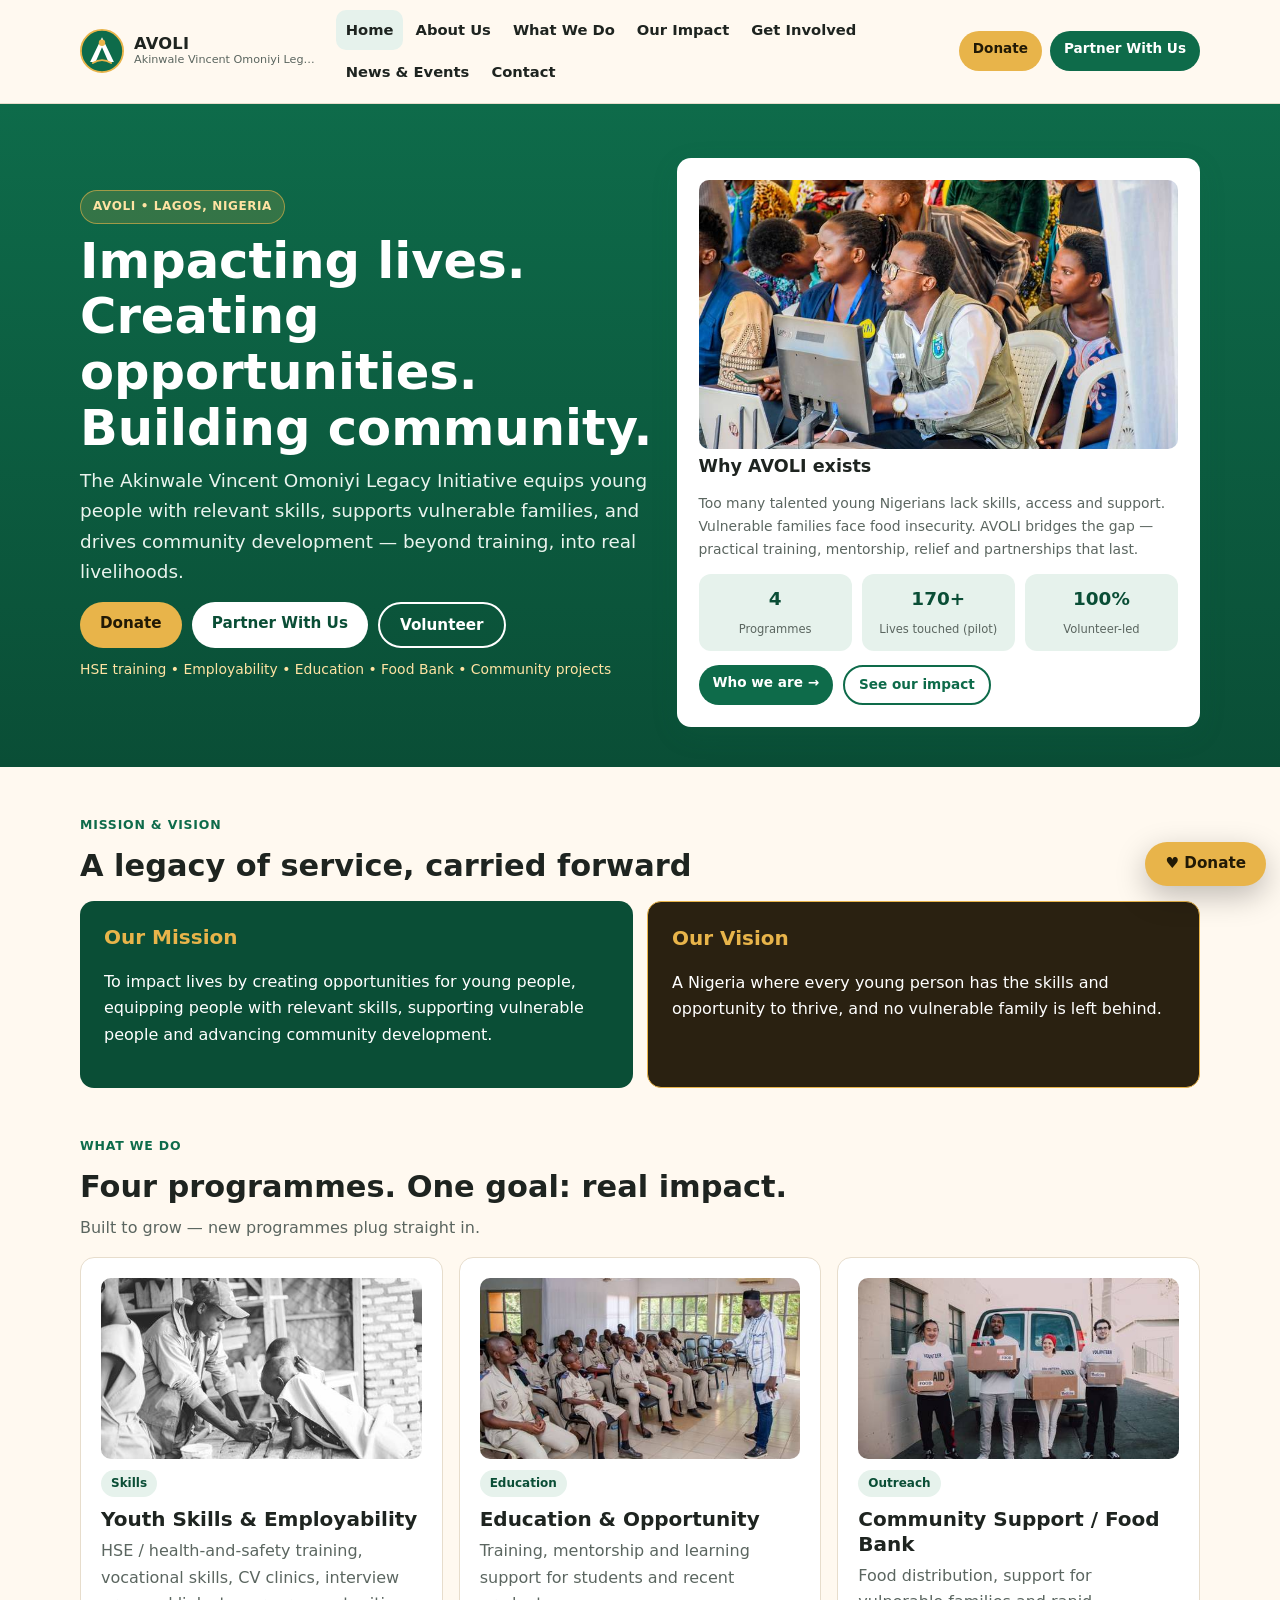
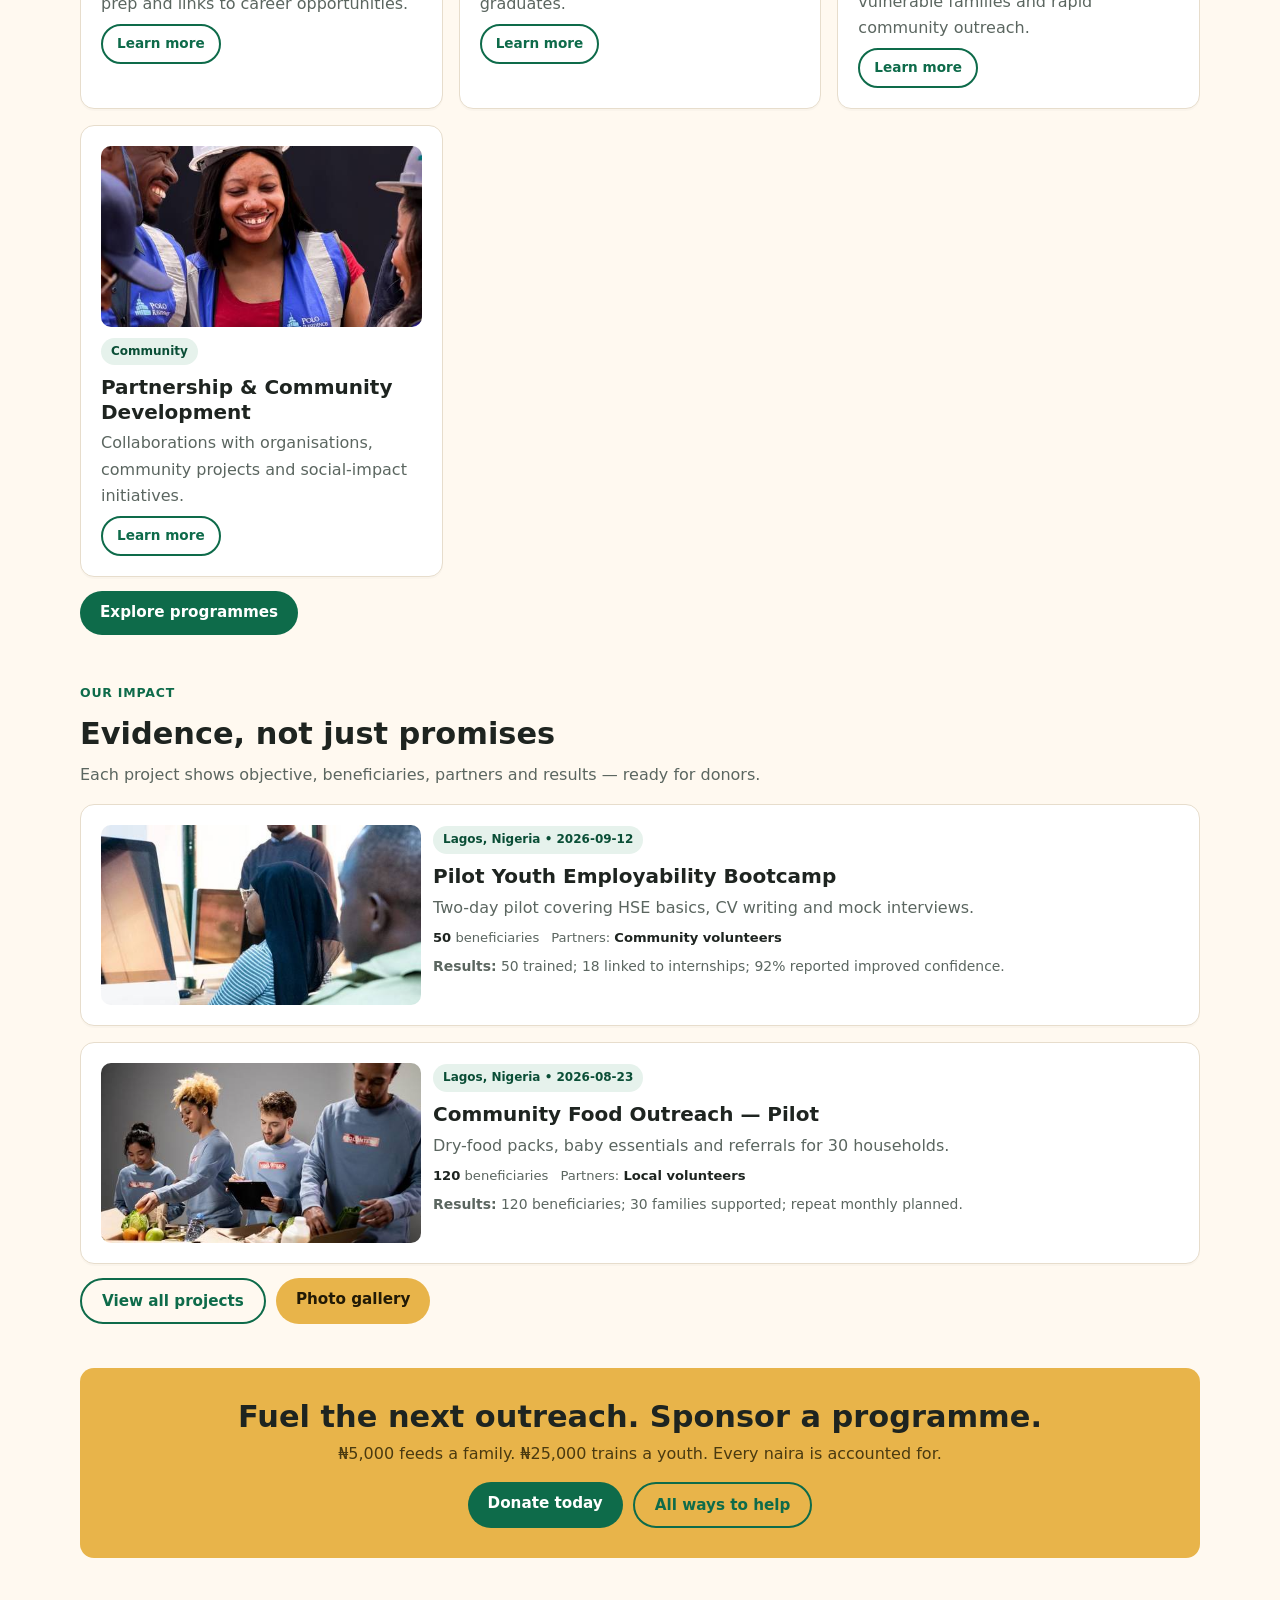
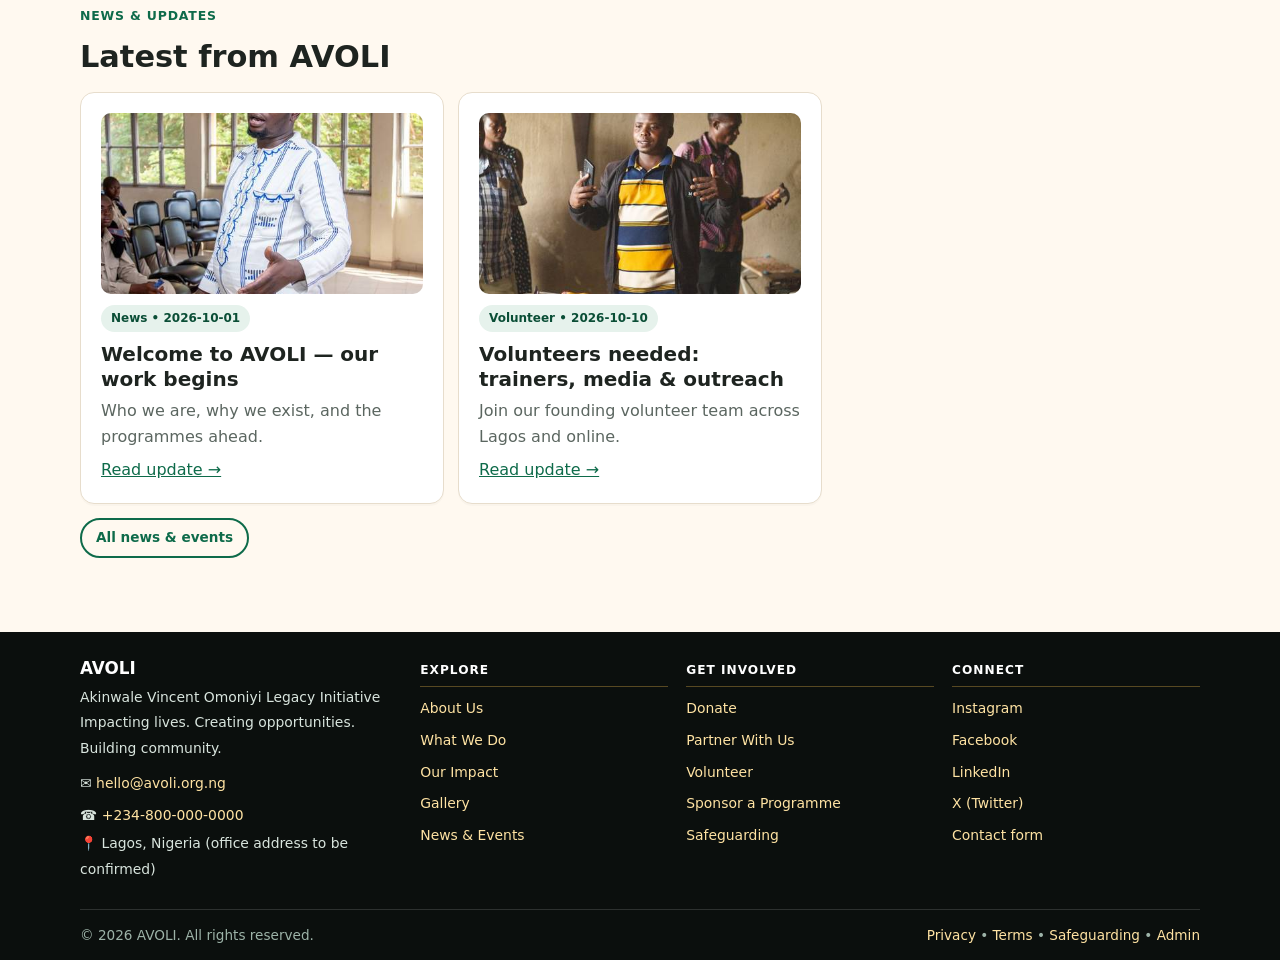
==== commit e730974f: "Social share card: 1200x630 preview image + OG/Twitter tags on all pages" ====
--- a/index.html
+++ b/index.html
@@ -7,10 +7,16 @@
 <meta name="description" content="AVOLI (Akinwale Vincent Omoniyi Legacy Initiative) impacts lives through youth skills & employability, education, food bank outreach and community development in Nigeria. Donate, partner or volunteer.">
 <link rel="canonical" href="https://www.avoli.org.ng/">
 <meta property="og:title" content="AVOLI — Impacting Lives. Creating Opportunities.">
-<meta property="og:description" content="Youth skills, education, food bank & community development. Join AVOLI as a donor, partner or volunteer.">
+<meta property="og:description" content="Youth skills, education, food bank & community development in Nigeria. Donate, partner or volunteer.">
 <meta property="og:type" content="website">
-<meta property="og:image" content="assets/og-cover.svg">
-<link rel="icon" href="assets/logo.svg">
+<meta property="og:url" content="https://avoli-website.vercel.app/">
+<meta property="og:image" content="https://avoli-website.vercel.app/assets/img/social-card.png">
+<meta property="og:image:width" content="1200"><meta property="og:image:height" content="630">
+<meta name="twitter:card" content="summary_large_image">
+<meta name="twitter:title" content="AVOLI — Impacting Lives. Creating Opportunities.">
+<meta name="twitter:description" content="Youth skills, education, food bank & community development in Nigeria.">
+<meta name="twitter:image" content="https://avoli-website.vercel.app/assets/img/social-card.png">
+<link rel="icon" href="assets/logo.svg"><link rel="manifest" href="manifest.webmanifest"><meta name="theme-color" content="#0E6B4A"><link rel="apple-touch-icon" href="apple-touch-icon.png">
 <link rel="stylesheet" href="css/style.css">
 <script type="application/ld+json">{"@context":"https://schema.org","@type":"NGO","name":"Akinwale Vincent Omoniyi Legacy Initiative","alternateName":"AVOLI","url":"https://www.avoli.org.ng","email":"hello@avoli.org.ng","areaServed":"Nigeria","description":"Youth skills & employability, education, food bank and community development."}</script>
 </head>
--- a/css/style.css
+++ b/css/style.css
@@ -109,7 +109,14 @@
 table.info th{width:32%;color:var(--green-dark)}
 /* Footer */
 footer{background:#0B0F0D;color:#D9E5DE;margin-top:30px}
-.footer-grid{display:grid;gap:18px;padding:30px 0;grid-template-columns:1fr}
+.footer-grid{display:grid;gap:14px 16px;padding:26px 0 20px;grid-template-columns:1fr 1fr}
+.footer-grid>div:first-child{grid-column:1/-1;background:rgba(255,255,255,.04);border:1px solid rgba(255,255,255,.1);border-radius:12px;padding:14px}
+.footer-grid>div:last-child{grid-column:1/-1}
+.footer-grid h3{margin:0 0 4px;font-size:1.05rem}
+.footer-grid h4{font-size:.76rem;text-transform:uppercase;letter-spacing:1px;color:var(--gold);margin:2px 0 2px;padding-bottom:6px;border-bottom:1px solid rgba(232,180,74,.35)}
+.footer-grid p{margin:6px 0}
+.footer-grid p.small{line-height:1.85}
+.footer-grid p a{display:inline-block;padding:3px 0}
 footer a{color:#FFE3A3;text-decoration:none}
 footer a:hover{text-decoration:underline}
 .foot-note{border-top:1px solid rgba(255,255,255,.14);padding:14px 0;font-size:.85rem;color:#9DB3A8;display:flex;flex-wrap:wrap;gap:8px;justify-content:space-between}
@@ -162,7 +169,9 @@
   .project-card{grid-template-columns:minmax(240px,320px) 1fr;align-items:start}
   .news-grid{grid-template-columns:repeat(3,1fr)}
   .g-grid{grid-template-columns:repeat(3,1fr)}
-  .footer-grid{grid-template-columns:1.3fr 1fr 1fr 1fr}
+  .footer-grid{grid-template-columns:1.3fr 1fr 1fr 1fr;gap:18px}
+  .footer-grid>div:first-child{grid-column:auto;background:none;border:0;padding:0}
+  .footer-grid>div:last-child{grid-column:auto}
   .split{grid-template-columns:1fr 1fr;align-items:start}
 }
 /* ——— Wide screens: cap + breathe ——— */
@@ -182,5 +191,14 @@
 .gift [data-give-item].picked{background:var(--green);color:#fff}
 .qr-wrap{display:flex;gap:14px;align-items:center;margin-top:12px;background:rgba(255,255,255,.08);border-radius:12px;padding:12px}
 .qr-wrap img{width:120px;flex:0 0 120px;border-radius:8px;background:#fff;padding:6px}
-@media print{.site-header,.fab-donate,.cta-band,.btn-row{display:none}}
+/* One-click install banner */
+.pwa-bar{position:fixed;left:10px;right:10px;bottom:calc(10px + env(safe-area-inset-bottom,0px));z-index:70;display:flex;align-items:center;gap:10px;background:#0B0F0D;color:#fff;border:1px solid var(--gold);border-radius:14px;padding:10px 12px;box-shadow:0 12px 32px rgba(0,0,0,.35);max-width:560px;margin-inline:auto}
+.pwa-bar img{width:40px;height:40px;flex:0 0 40px}
+.pwa-bar div{display:grid;gap:2px;min-width:0;flex:1}
+.pwa-bar strong{font-size:.92rem}
+.pwa-bar span{font-size:.78rem;color:#B9CFC4}
+.pwa-bar .btn{flex:0 0 auto}
+.pwa-x{background:transparent;border:0;color:#9DB3A8;font-size:1.1rem;cursor:pointer;min-width:var(--tap);min-height:var(--tap)}
+body.pwa-show .fab-donate{bottom:calc(132px + env(safe-area-inset-bottom,0px))}
+@media print{.site-header,.fab-donate,.cta-band,.btn-row,.pwa-bar{display:none}}
 @media(prefers-reduced-motion:reduce){html{scroll-behavior:auto}*{transition:none !important}}
